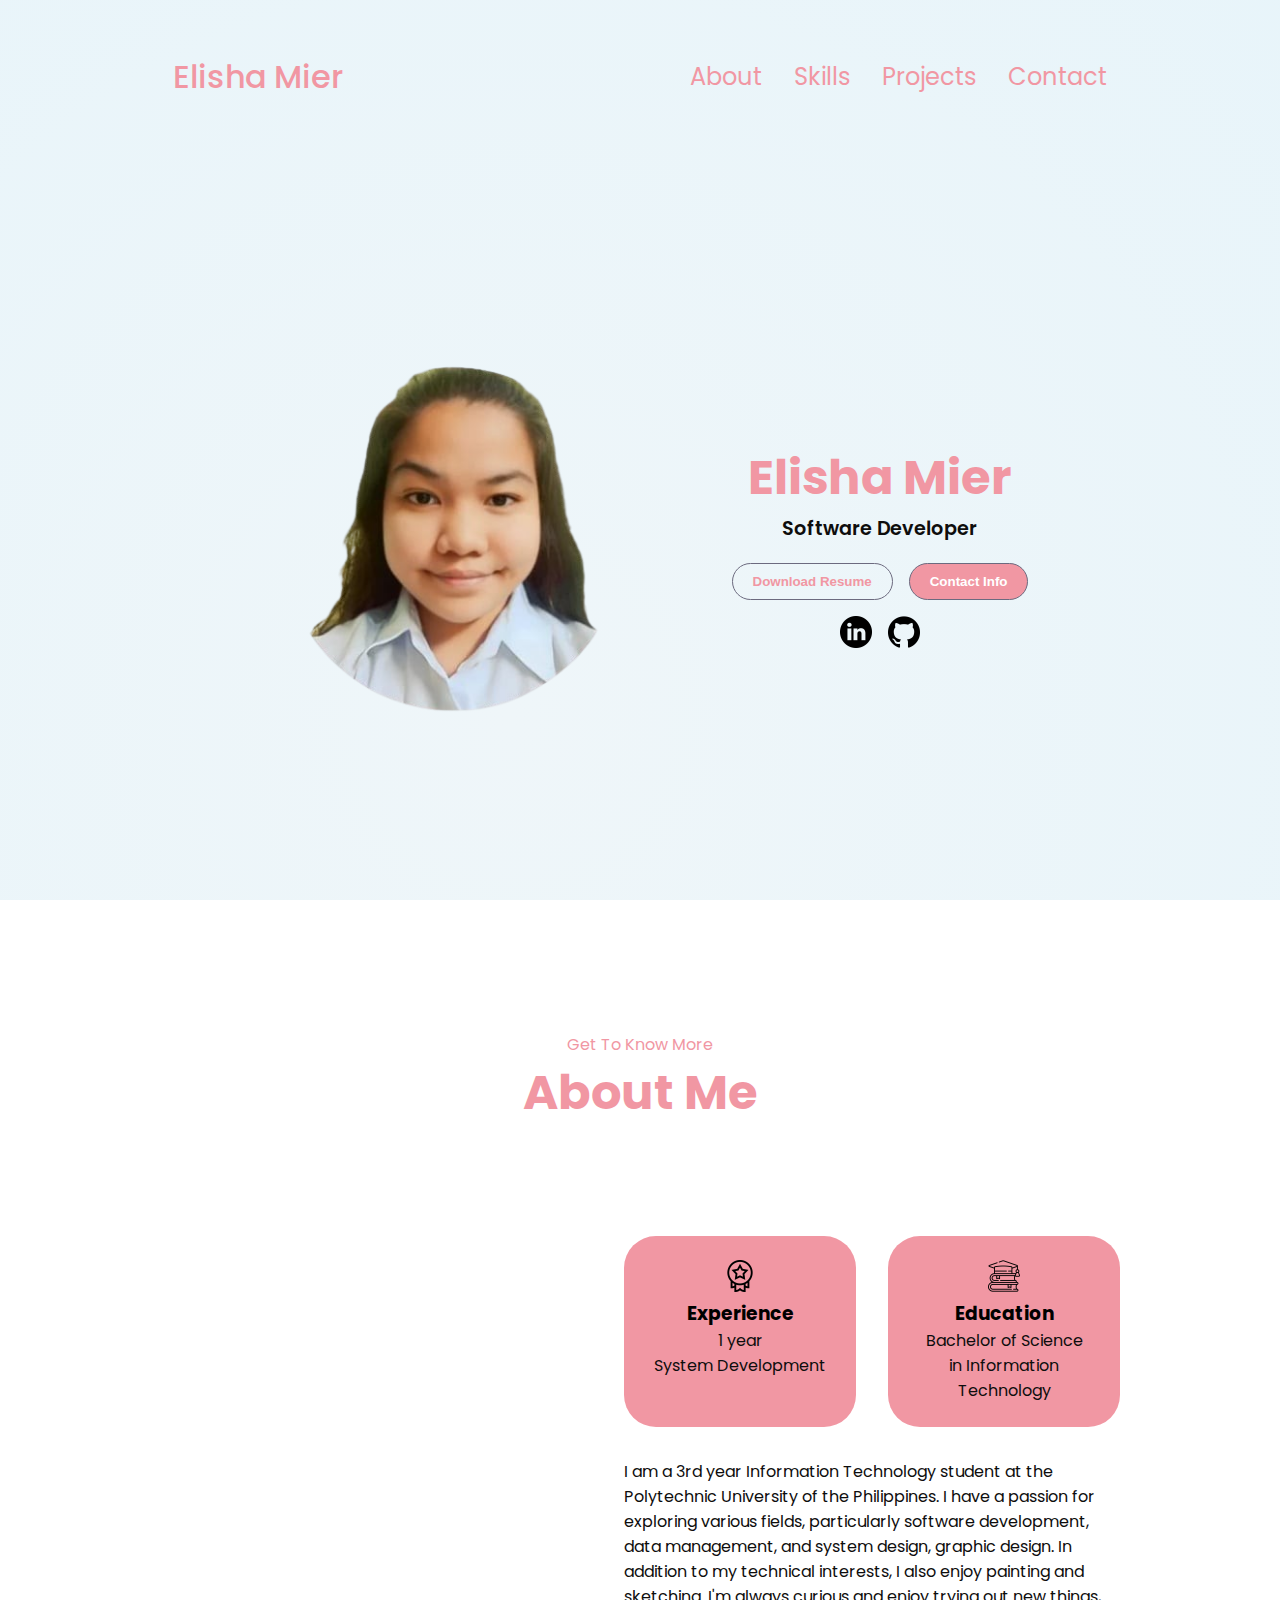
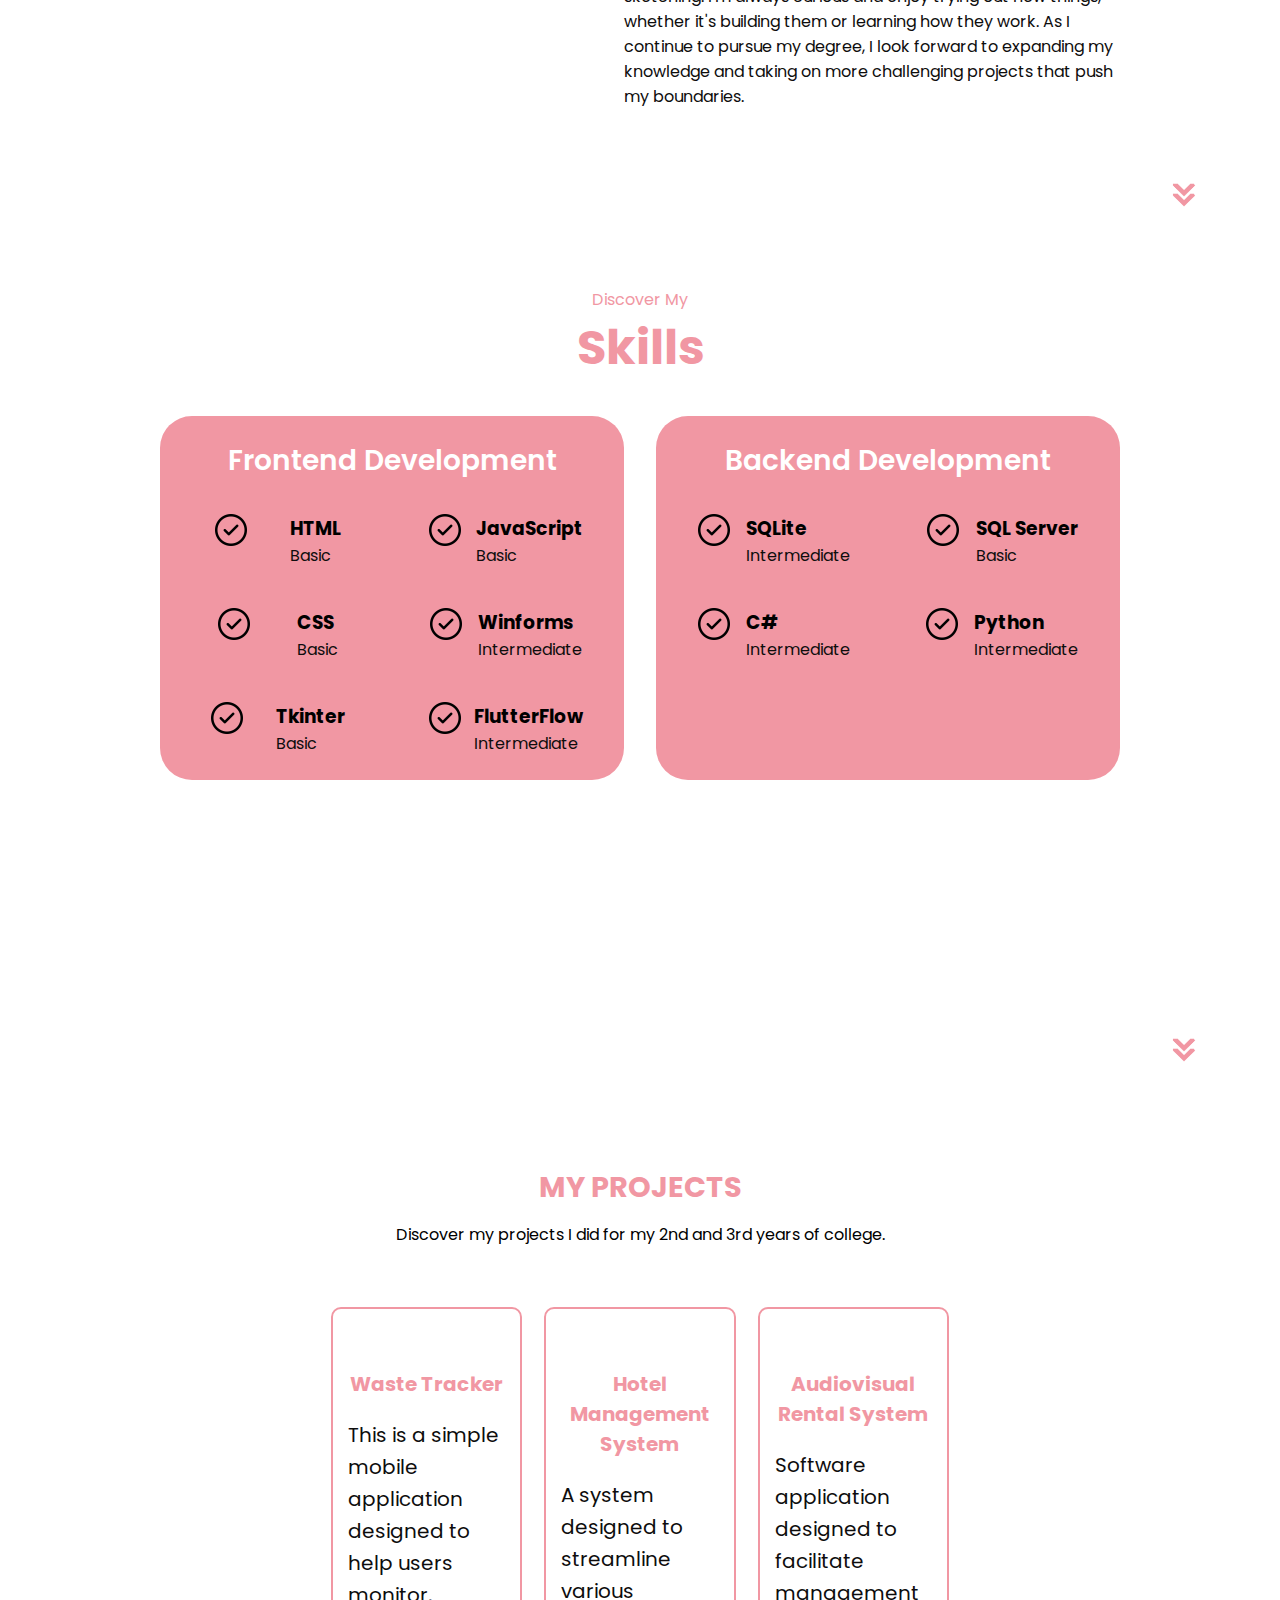
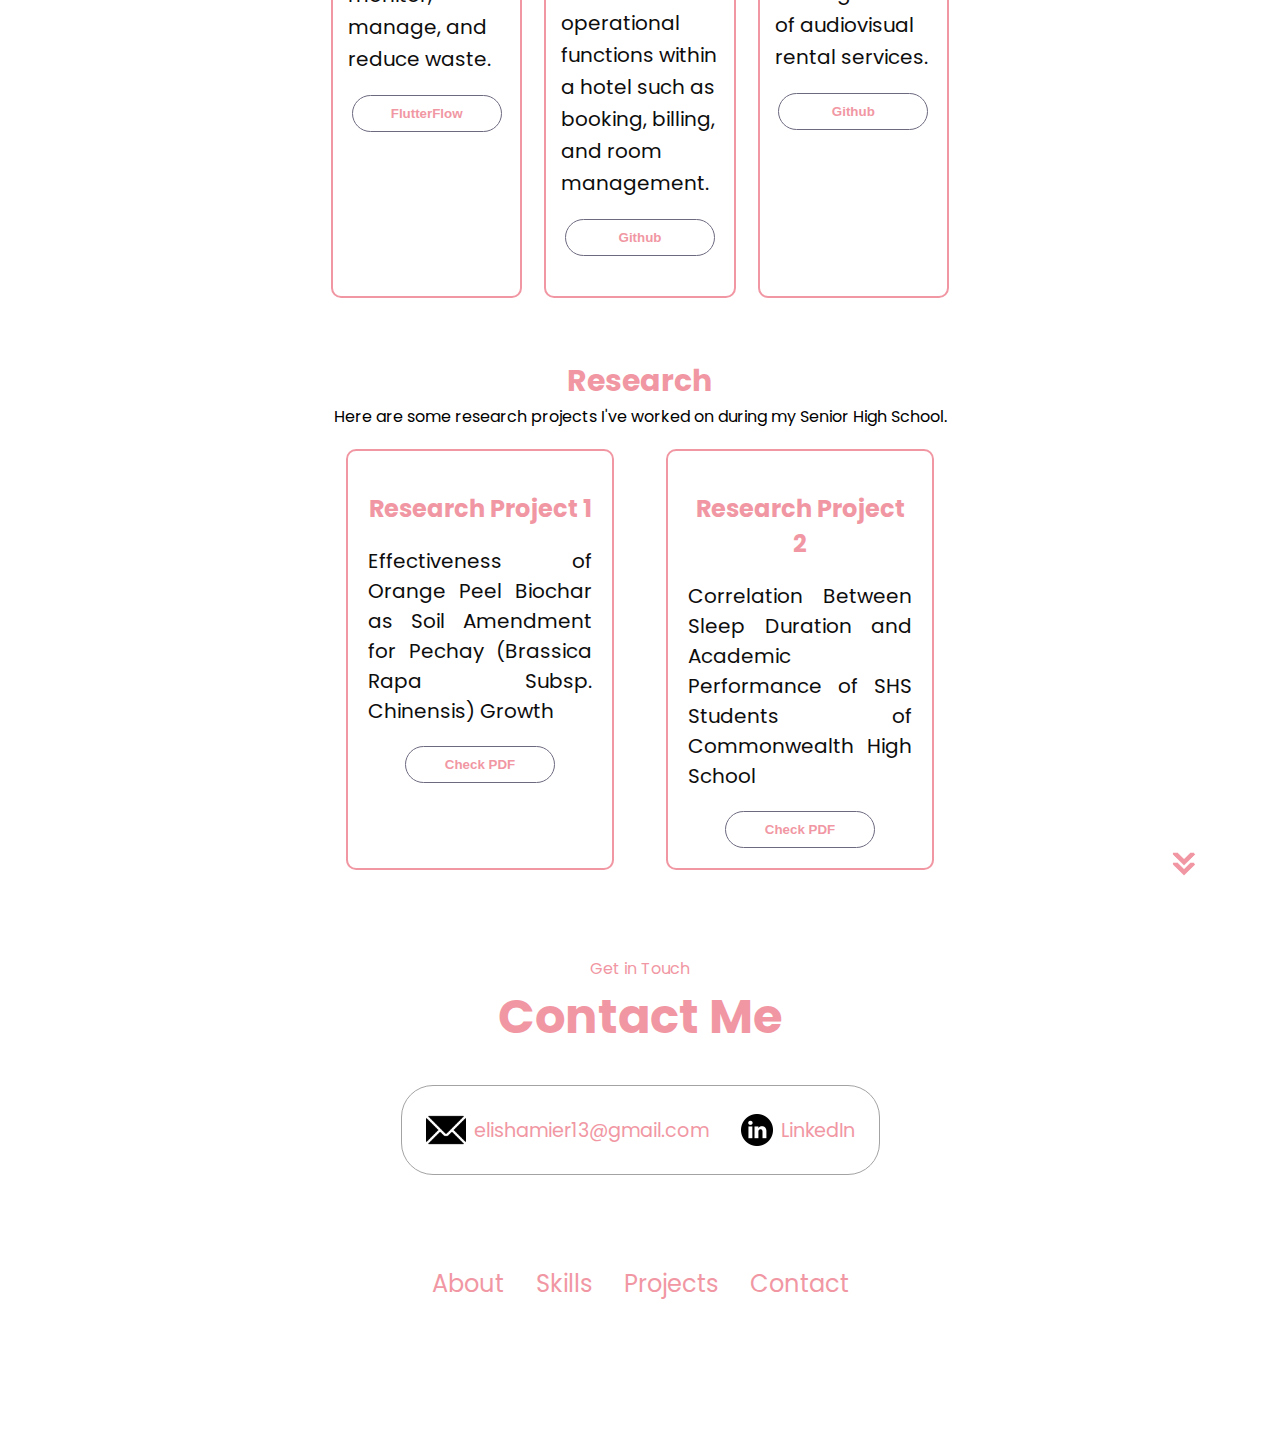
==== index.html @ 713d521d "Partially done" ====
<!DOCTYPE html>
<html lang="en">
  <head>
    <meta charset="UTF-8" />
    <meta http-equiv="X-UA-Compatible" content="IE=edge" />
    <meta name="viewport" content="width=device-width, initial-scale=1.0" />
    <title>My Website Resume</title>
    <link rel="stylesheet" href="style.css" />
    <link rel="stylesheet" href="mediaqueries.css" />
  </head>
  <body>

    <!-------------------------- Header Area -------------------------->

    <!-- Desktop Navigation -->  
    <nav id="desktop-nav">
      <div class="logo">Elisha Mier</div>
      <div>
        <ul class="nav-links">
          <li><a href="#about">About</a></li>
          <li><a href="#skills">Skills</a></li>
          <li><a href="#projects">Projects</a></li>
          <li><a href="#contact">Contact</a></li>
        </ul>
      </div>
    </nav>
    <!-- Mobile Navigation --> 
    <nav id="hamburger-nav">
      <div class="logo">Elisha Mier</div>
      <div class="hamburger-menu">
        <div class="hamburger-icon" onclick="toggleMenu()">
          <span></span>
          <span></span>
          <span></span>
        </div>
        <div class="menu-links">
          <li><a href="#about" onclick="toggleMenu()">About</a></li>
          <li><a href="#skills" onclick="toggleMenu()">Skills</a></li>
          <li><a href="#projects" onclick="toggleMenu()">Projects</a></li>
          <li><a href="#contact" onclick="toggleMenu()">Contact</a></li>
        </div>
      </div>
    </nav>
    
    <!-------------------------- Profile -------------------------->
    <section id="profile">
      <div class="section__pic-container">
        <img src="./assets/picture_no_bg.png" alt="Elisha Mier profile picture" />
      </div>
      <div class="section__text">
        <h1 class="title">Elisha Mier</h1>
        <p class="section__text__p2">Software Developer</p>
        <div class="btn-container">
          <button
            class="btn btn-color-2"
            onclick="window.open('./assets/Resume3.pdf')"
          >
            Download Resume
          </button>
          <button class="btn btn-color-1" onclick="location.href='./#contact'">
            Contact Info
          </button>
        </div>
        <div id="socials-container">
          <img
            src="./assets/linkedin.png"
            alt="My LinkedIn profile"
            class="icon"
            onclick="location.href='https://www.linkedin.com/in/elisha-mier-520305327/'"
          />
          <img
            src="./assets/github.png"
            alt="My Github profile"
            class="icon"
            onclick="location.href='https://github.com/Elishareign'"
          />
        </div>
      </div>
    </section>

    <!-------------------------- About Me -------------------------->
    <section id="about">
      <p class="section__text__p1">Get To Know More</p>
      <h1 class="title">About Me</h1>
      <div class="section-container">
        <div class="section__pic-container">
          <img
            src="./assets/pink.jpg"
            alt="Profile picture"
            class="about-pic"
          />
        </div>
        <div class="about-details-container">
          <div class="about-containers">
            <div class="details-container">
              <img
                src="./assets/experience.png"
                alt="Experience icon"
                class="icon"
              />
              <h3>Experience</h3>
              <p>1 year <br />System Development</p>
            </div>
            <div class="details-container">
              <img
                src="./assets/education.png"
                alt="Education icon"
                class="icon"
              />
              <h3>Education</h3>
              <p>Bachelor of Science<br />in Information Technology</p>
            </div>
          </div>
          <div class="text-container">
            <p>
                I am a 3rd year Information Technology student at the Polytechnic University of the Philippines. 
                I have a passion for exploring various fields, particularly software development, data management, and
                system design, graphic design. In addition to my technical interests, I also enjoy painting and sketching.
                I'm always curious and enjoy trying out new things, whether it's building 
                them or learning how they work. As I continue to pursue my degree, I look forward to 
                expanding my knowledge and taking on more challenging projects that push my boundaries. 
            </p>
          </div>
        </div>
      </div>
      <img
        src="./assets/arrow_pink.png"
        alt="Arrow icon"
        class="icon arrow"
        onclick="location.href='./#skills'"
      />
    </section>

    <!-------------------------- Skills -------------------------->
    <section id="skills">
      <p class="section__text__p1">Discover My</p>
      <h1 class="title">Skills</h1>
      <div class="skills-details-container">
        <div class="about-containers">
          <div class="details-container">
            <h2 class="skills-sub-title">Frontend Development</h2>
            <div class="article-container">
              <article>
                <img
                  src="./assets/checkmark.png"
                  alt="Skills icon"
                  class="icon"
                />
                <div>
                  <h3>HTML</h3>
                  <p>Basic</p>
                </div>
              </article>
              <article>
                <img
                  src="./assets/checkmark.png"
                  alt="Experience icon"
                  class="icon"
                />
                <div>
                  <h3>JavaScript</h3>
                  <p>Basic</p>
                </div>
              </article>
              <article>
                <img
                  src="./assets/checkmark.png"
                  alt="Experience icon"
                  class="icon"
                />
                <div>
                  <h3>CSS</h3>
                  <p>Basic</p>
                </div>
              </article>
              <article>
                <img
                  src="./assets/checkmark.png"
                  alt="Experience icon"
                  class="icon"
                />
                <div>
                  <h3>Winforms</h3>
                  <p>Intermediate</p>
                </div>
              </article>
              <article>
                <img
                  src="./assets/checkmark.png"
                  alt="Experience icon"
                  class="icon"
                />
                <div>
                  <h3>Tkinter</h3>
                  <p>Basic</p>
                </div>
              </article>
              <article>
                <img
                  src="./assets/checkmark.png"
                  alt="Experience icon"
                  class="icon"
                />
                <div>
                  <h3>FlutterFlow</h3>
                  <p>Intermediate</p>
                </div>
              </article>
            </div>
          </div>
          <div class="details-container">
            <h2 class="skills-sub-title">Backend Development</h2>
            <div class="article-container">
              <article>
                <img
                  src="./assets/checkmark.png"
                  alt="Experience icon"
                  class="icon"
                />
                <div>
                  <h3>SQLite</h3>
                  <p>Intermediate</p>
                </div>
              </article>
              <article>
                <img
                  src="./assets/checkmark.png"
                  alt="Experience icon"
                  class="icon"
                />
                <div>
                  <h3>SQL Server</h3>
                  <p>Basic</p>
                </div>
              </article>
              <article>
                <img
                  src="./assets/checkmark.png"
                  alt="Experience icon"
                  class="icon"
                />
                <div>
                  <h3>C#</h3>
                  <p>Intermediate</p>
                </div>
              </article>
              <article>
                <img
                  src="./assets/checkmark.png"
                  alt="Experience icon"
                  class="icon"
                />
                <div>
                  <h3>Python</h3>
                  <p>Intermediate</p>
                </div>
              </article>
            </div>
          </div>
        </div>
      </div>
      <img
        src="./assets/arrow_pink.png"
        alt="Arrow icon"
        class="icon arrow"
        onclick="location.href='./#projects'"
      />
    </section>

  <!-------------------------- Projects -------------------------->

    <section id="projects">
      <section class="project-content">
          <div class="container">
              <div class="project-title">
                  <h4>My Projects</h4>
                  <p>Discover my projects I did for my 2nd and 3rd years of college.</p>
              </div>
              <div class="projects">
                  <!-- 1st Project -->  
                  <div class="project">
                      <i class="fa fa-coffee"></i>
                      <h4>Waste Tracker</h4>
                      <p>This is a simple mobile application designed to help users monitor, manage, and reduce waste.</p>
                      <div class="btn-container">
                          <button class="btn btn-color-2" onclick="location.href='https://app.flutterflow.io/project/waste-track-usw3vd'">FlutterFlow</button>
                      </div>
                  </div>
                  <!-- 2nd Project -->
                  <div class="project">
                      <i class="fa fa-car"></i>
                      <h4>Hotel Management System</h4>
                      <p>A system designed to streamline various operational functions within a hotel such as booking, billing, and room management.</p>
                      <div class="btn-container">
                          <button class="btn btn-color-2" onclick="location.href='https://github.com/Elishareign/Hotel_Management_System'">Github</button>
                      </div> 
                  </div>
                  <!-- 3rd Project -->
                  <div class="project">
                      <i class="fa fa-desktop"></i>
                      <h4>Audiovisual Rental System</h4>
                      <p>Software application designed to facilitate management of audiovisual rental services.</p>
                      <div class="btn-container">
                          <button class="btn btn-color-2" onclick="location.href='https://github.com/Elishareign/AudioVisualRentalSystem'">Github</button>
                      </div>
                  </div>
              </div>
  
  <!-------------------------- Research -------------------------->
              <div class="research-title">
                  <h4>Research</h4>
                  <p>Here are some research projects I've worked on during my Senior High School.</p>
              </div>
              <div class="research">
                  <!-- 1st Research Container -->
                  <div class="research-item">
                      <h4>Research Project 1</h4>
                      <p>Effectiveness of Orange Peel Biochar as Soil Amendment 
                        for Pechay (Brassica Rapa Subsp. Chinensis) Growth</p>
                      <div class="btn-container">
                          <button class="btn btn-color-2" onclick="window.open('./assets/Resarch1.pdf')">Check PDF</button>
                      </div>
                  </div>
                  <!-- 2nd Research Container -->
                  <div class="research-item">
                      <h4>Research Project 2</h4>
                      <p>Correlation Between Sleep Duration and Academic Performance of 
                        SHS Students of Commonwealth High School</p>
                      <div class="btn-container">
                          <button class="btn btn-color-2"  onclick="window.open('./assets/Research2.pdf')">Check PDF</button>
                      </div>
                  </div>   
              </div>
  
              <img
                  src="./assets/arrow_pink.png"
                  alt="Arrow icon"
                  class="icon arrow"
                  onclick="location.href='./#contact'"
              />
          </div>
      </section>
  </section>


    <!-------------------------- Contact -------------------------->
    <section id="contact">
      <p class="section__text__p1">Get in Touch</p>
      <h1 class="title">Contact Me</h1>
      <div class="contact-info-upper-container">
        <div class="contact-info-container">
          <img
            src="./assets/email.png"
            alt="Email icon"
            class="icon contact-icon email-icon"
          />
          <p><a>elishamier13@gmail.com</a></p>
        </div>
        <div class="contact-info-container">
          <img
            src="./assets/linkedin.png"
            alt="LinkedIn icon"
            class="icon contact-icon"
          />
          <p><a href="https://www.linkedin.com/in/elisha-mier-520305327/">LinkedIn</a></p>
        </div>
      </div>
    </section>
    <footer>
      <nav>
        <div class="nav-links-container">
          <ul class="nav-links">
            <li><a href="#about">About</a></li>
            <li><a href="#skills">Skills</a></li>
            <li><a href="#projects">Projects</a></li>
            <li><a href="#contact">Contact</a></li>
          </ul>
        </div>
      </nav>
    </footer>
    <script src="script.js"></script>
  </body>
</html>
---- style.css ----
/*-------------------- General ----------------------*/

@import url("https://fonts.googleapis.com/css2?family=Poppins:ital,wght@0,100;0,200;0,300;0,400;0,500;0,600;0,700;0,800;0,900;1,100;1,200;1,300;1,400;1,500;1,600;1,700;1,800;1,900&display=swap");

/*-- Browser Margin --*/
* {
  margin: 0;
  padding: 0;
}

/*---------------------------Body---------------------------*/

body {
  font-family: "Poppins", sans-serif;
  margin: auto;
  overflow: auto;
  background: radial-gradient(circle at 10% 20%, rgb(239, 246, 249) 0%, rgb(206, 239, 253) 90%);
  animation: gradient 15s ease infinite;
  background-size: 400% 400%;
  background-attachment: fixed;
}

/*-- Background Animation --*/
@keyframes gradient {
  0% {
      background-position: 0% 0%;
  }
  50% {
      background-position: 100% 100%;
  }
  100% {
      background-position: 0% 0%;
  }
}

.wave {
  background: rgb(255 255 255 / 25%);
  border-radius: 1000% 1000% 0 0;
  position: fixed;
  width: 200%;
  height: 12em;
  animation: wave 10s -3s linear infinite;
  transform: translate3d(0, 0, 0);
  opacity: 0.8;
  bottom: 0;
  left: 0;
  z-index: -1;
}

.wave:nth-of-type(2) {
  bottom: -1.25em;
  animation: wave 18s linear reverse infinite;
  opacity: 0.8;
}

.wave:nth-of-type(3) {
  bottom: -2.5em;
  animation: wave 20s -1s reverse infinite;
  opacity: 0.9;
}

@keyframes wave {
  2% {
      transform: translateX(1);
  }

  25% {
      transform: translateX(-25%);
  }

  50% {
      transform: translateX(-50%);
  }

  75% {
      transform: translateX(-25%);
  }

  100% {
      transform: translateX(1);
  }
}

/*-- Scroll --*/
html {
  scroll-behavior: smooth;
}

p {
  color: rgb(14, 13, 13);
}

/*-- Transition --*/
a,
.btn {
  transition: all 300ms ease;
}

/*---------------------------Desktop Navigation---------------------------*/

nav,
.nav-links {
  display: flex;
}

nav {
  justify-content: space-around;
  align-items: center;
  height: 17vh;
}

.nav-links {
  gap: 2rem;
  list-style: none;
  font-size: 1.5rem;
}

a {
  color: rgb(241, 151, 163);
  text-decoration: none;
  text-decoration-color: rgb(108, 106, 127);
}

a:hover {
  color: rgb(108, 106, 127);
  text-decoration: underline;
  text-underline-offset: 1rem;
  text-decoration-color: rgb(108, 106, 127);
}

.logo {
  color: rgb(241, 151, 163);;
  font-size: 2rem;
  font-weight: 500;
}

.logo:hover {
  cursor: default;
}

/*---------------------------Mobile Menu---------------------------*/

#hamburger-nav {
  display: none; 
}

.hamburger-menu {
  position: relative;
  display: inline-block;
}

.hamburger-icon {
  display: flex;
  flex-direction: column;
  justify-content: space-between;
  height: 24px;
  width: 30px;
  cursor: pointer;
}

.hamburger-icon span {
  width: 100%;
  height: 2px;
  background-color: rgb(108, 106, 127);
  transition: all 0.3s ease-in-out; 
}

.menu-links {
  position: absolute;
  top: 100%;
  right: 0;
  background-color: rgb(255, 255, 255);
  width: fit-content;
  max-height: 0;
  overflow: hidden;
  transition: all 0.3s ease-in-out; 
}

.menu-links a {
  display: block;
  padding: 10px;
  text-align: center;
  font-size: 1.5rem;
  color: rgb(241, 151, 163);
  text-decoration: none;
  transition: all 0.3s ease-in-out; 
}

.menu-links li {
  list-style: none;
}

.menu-links.open {
  max-height: 300px;
}

.hamburger-icon.open span:first-child {
  transform: rotate(45deg) translate(10px, 5px);
}

.hamburger-icon.open span:nth-child(2) {
  opacity: 0;
}

.hamburger-icon.open span:last-child {
  transform: rotate(-45deg) translate(10px, -5px);
}


/*--------------------------- Sections ---------------------------*/

section {
  padding-top: 4vh;
  height: 95vh;
  margin: 0 10rem;
  box-sizing: border-box;
  min-height: fit-content;
}

.section-container {
  display: flex;
}

/*--------------------------- Profile Section ---------------------------*/

#profile {
  display: flex;
  justify-content: center;
  gap: 5rem;
  height: 80vh;
}

.section__pic-container {
  display: flex;
  height: 200px;
  width: 200px;
  margin: auto 0;
}

.section__text {
  align-self: center;
  text-align: center;
}

.section__text p {
  font-weight: 600;
}

.section__text__p1 {
  color: rgb(241, 151, 163);
  text-align: center;
}

.section__text__p2 {
  font-size: 1.2rem;
  margin-bottom: 1rem;
}

.title {
  color: rgb(241, 151, 163);
  font-size: 3rem;
  text-align: center;
}

#socials-container {
  display: flex;
  justify-content: center;
  margin-top: 1rem;
  gap: 1rem;
}

/*--------------------------- Icons ---------------------------*/

.icon {
  cursor: pointer;
  height: 2rem;
}

/*--------------------------- Buttons ---------------------------*/

.btn-container {
  display: flex;
  justify-content: center;
  gap: 1rem;
  text-align: center; 
  margin-top: 20px; 
}

/*---------------- Button Styling ----------------*/

.btn {
  display: inline-block; 
  font-weight: 600; 
  padding: 10px 20px; 
  border-radius: 30px; 
  border: 2px solid rgb(241, 151, 163); 
  background-color: transparent; 
  color: rgb(241, 151, 163); 
  transition: all 0.3s ease; 
  cursor: pointer; 
}

.btn-color-1,
.btn-color-2 {
  border: rgb(108, 106, 127) 0.1rem solid;
}

.btn-color-1:hover,
.btn-color-2:hover {
  cursor: pointer;
}

.btn-color-1,
.btn-color-2:hover {
  background: rgb(241, 151, 163);
  color: white;
}

.btn-color-1:hover {
  background: rgb(238,191,209);
}

.btn-color-2 {
  background: none;
}

.btn-color-2:hover {
  border: rgb(255, 255, 255) 0.1rem solid;
}

.btn-container {
  gap: 1rem;
}

/*--------------------------- About Section ---------------------------*/

#about {
  position: relative;
}

.about-containers {
  gap: 2rem;
  margin-bottom: 2rem;
  margin-top: 2rem;
}

.about-details-container {
  justify-content: center;
  flex-direction: column;
}

.about-containers,
.about-details-container {
  display: flex;
}

.about-pic {
  border-radius: 2rem;
  opacity: 0; 
  transform: scale(0.8); 
  animation: fadeInZoom 0.5s forwards; 
}

@keyframes fadeInZoom {
  0% {
    opacity: 0; 
    transform: scale(0.8); 
  }
  100% {
    opacity: 1; 
    transform: scale(1); 
  }
}

.arrow {
  position: absolute;
  right: -5rem;
  bottom: 2.5rem;
}

.details-container {
  padding: 1.5rem;
  flex: 1;
  background: rgb(241, 151, 163);
  border-radius: 2rem;
  text-align: center;
  transition: background 0.3s ease, transform 0.3s ease;
}

.details-container:hover {
  background: rgb(238,191,209); 
  transform: scale(1.05);
}

.section-container {
  gap: 4rem;
  height: 80%;
}

.section__pic-container {
  height: 400px;
  width: 400px;
  margin: auto 0;
}

/*--------------------------- Skills Section -----------------------*/

#skills {
  position: relative;
}

.skills-sub-title {
  color: rgb(255, 255, 255);
  font-weight: 600;
  font-size: 1.75rem;
  margin-bottom: 2rem;
}

.skills-details-container {
  display: flex;
  justify-content: center;
  flex-direction: column;
}

.article-container {
  display: flex;
  text-align: initial;
  flex-wrap: wrap;
  flex-direction: row;
  gap: 2.5rem;
  justify-content: space-around;
}

article {
  display: flex;
  width: 10rem;
  justify-content: space-around;
  gap: 0.5rem;
}

article .icon {
  cursor: default;
}


/*--------------------------- Projects ---------------------------*/
#projects {
  position: relative;
}

.project-content {
  padding: 30px 0;
}

.project-title {
  margin-bottom: 60px;
  text-align: center;
}

.project-title h4 {
  text-transform: uppercase;
  font-size: 1.80rem;
  line-height: 30px;
  color: rgb(241, 151, 163);
  margin-bottom: 20px;
}

.project-title p {
  color: #000000;
  font-size: 1rem;
}

.projects {
  display: flex;
  justify-content: space-around; 
  flex-wrap: wrap; 
}

.project {
  padding: 40px 15px; 
  color: rgb(241, 151, 163);
  border: 2px solid rgb(241, 151, 163);
  border-radius: 10px;
  width: calc(33% - 20px); 
  text-align: center;
  margin-bottom: 20px; 
  box-sizing: border-box; 
  transition: all 0.3s ease-in-out; 
}

.project:hover {
  background-color: rgb(238,191,209); 
  color: white; 
  border-color: transparent; 
  box-shadow: 0 10px 20px rgba(0, 0, 0, 0.15); 
}

.project h4 {
  font-size: 1.25rem;
  margin: 20px 0;
}

.project p {
  text-align: left;
  font-size: 1.25rem; 
  line-height: 1.6; 
}

.project .btn, .research-item .btn {
  min-width: 150px; 
  text-align: center; 
}


/*--------------------------- Research ---------------------------*/
.research-title {
  margin: 40px 0 20px;
  color: rgb(241, 151, 163);
  text-align: center;
  font-size: 30px;
}

.research-title p {
  color: rgb(0, 0, 0);
  text-align: center;
  font-size: 1rem;
}

.research {
  display: flex;
  justify-content: space-around; 
  flex-wrap: wrap; 
}

.research-item {
  padding: 20px; 
  color: rgb(241, 151, 163);
  border: 2px solid rgb(241, 151, 163);
  border-radius: 10px;
  width: calc(45% - 20px); 
  text-align: center;
  margin-bottom: 20px; 
  box-sizing: border-box; 
  transition: all 0.3s ease-in-out; 
}

.research-item:hover {
  background-color: rgb(238,191,209); 
  color: white; 
  border-color: transparent; 
  box-shadow: 0 10px 20px rgba(0, 0, 0, 0.15); 
}

.research-item h4 {
  font-size: 1.50rem;
  margin: 20px 0;
}

.research-item p {
  text-align: justify;
  font-size: 1.25rem;
}


/*--------------------------- Contact ---------------------------*/

#contact {
  display: flex;
  justify-content: center;
  flex-direction: column;
  height: 70vh;
}

.contact-info-upper-container {
  display: flex;
  justify-content: center;
  border-radius: 2rem;
  border: rgb(53, 53, 53) 0.1rem solid;
  border-color: rgb(163, 163, 163);
  background: (250, 250, 250);
  margin: 2rem auto;
  padding: 0.5rem;
}

.contact-info-container {
  display: flex;
  align-items: center;
  justify-content: center;
  gap: 0.5rem;
  margin: 1rem;
}

.contact-info-container p {
  font-size: larger;
}

.contact-icon {
  cursor: default;
}

.email-icon {
  height: 2.5rem;
}

/*--------------------------- Footer Section ---------------------------*/

footer {
  height: 26vh;
  margin: 0 1rem;
}

footer p {
  text-align: center;
}
---- mediaqueries.css ----
@media screen and (max-width: 1400px) {
    #profile {
      height: 83vh;
      margin-bottom: 6rem;
    }
    .about-containers {
      flex-wrap: wrap;
    }
    #contact,
    #projects {
      height: fit-content;
    }
  }
  
  @media screen and (max-width: 1200px) {
    #desktop-nav {
      display: none;
    }
    #hamburger-nav {
      display: flex;
    }
    #experience,
    .experience-details-container {
      margin-top: 2rem;
    }
    #profile,
    .section-container {
      display: block;
    }
    .arrow {
      display: none;
    }
    section,
    .section-container {
      height: fit-content;
    }
    section {
      margin: 0 5%;
    }
    .section__pic-container {
      width: 275px;
      height: 275px;
      margin: 0 auto 2rem;
    }
    .about-containers {
      margin-top: 0;
    }
  }
  
  @media screen and (max-width: 600px) {
    #contact,
    footer {
      height: 40vh;
    }
    #profile {
      height: 83vh;
      margin-bottom: 0;
    }
    article {
      font-size: 1rem;
    }
    footer nav {
      height: fit-content;
      margin-bottom: 2rem;
    }
    .about-containers,
    .contact-info-upper-container,
    .btn-container {
      flex-wrap: wrap;
    }
    .contact-info-container {
      margin: 0;
    }
    .contact-info-container p,
    .nav-links li a {
      font-size: 1rem;
    }
    .experience-sub-title {
      font-size: 1.25rem;
    }
    .logo {
      font-size: 1.5rem;
    }
    .nav-links {
      flex-direction: column;
      gap: 0.5rem;
      text-align: center;
    }
    .section__pic-container {
      width: auto;
      height: 46vw;
      justify-content: center;
    }
    .section__text__p2 {
      font-size: 1.25rem;
    }
    .title {
      font-size: 2rem;
    }
    .text-container {
      text-align: justify;
    }
  }
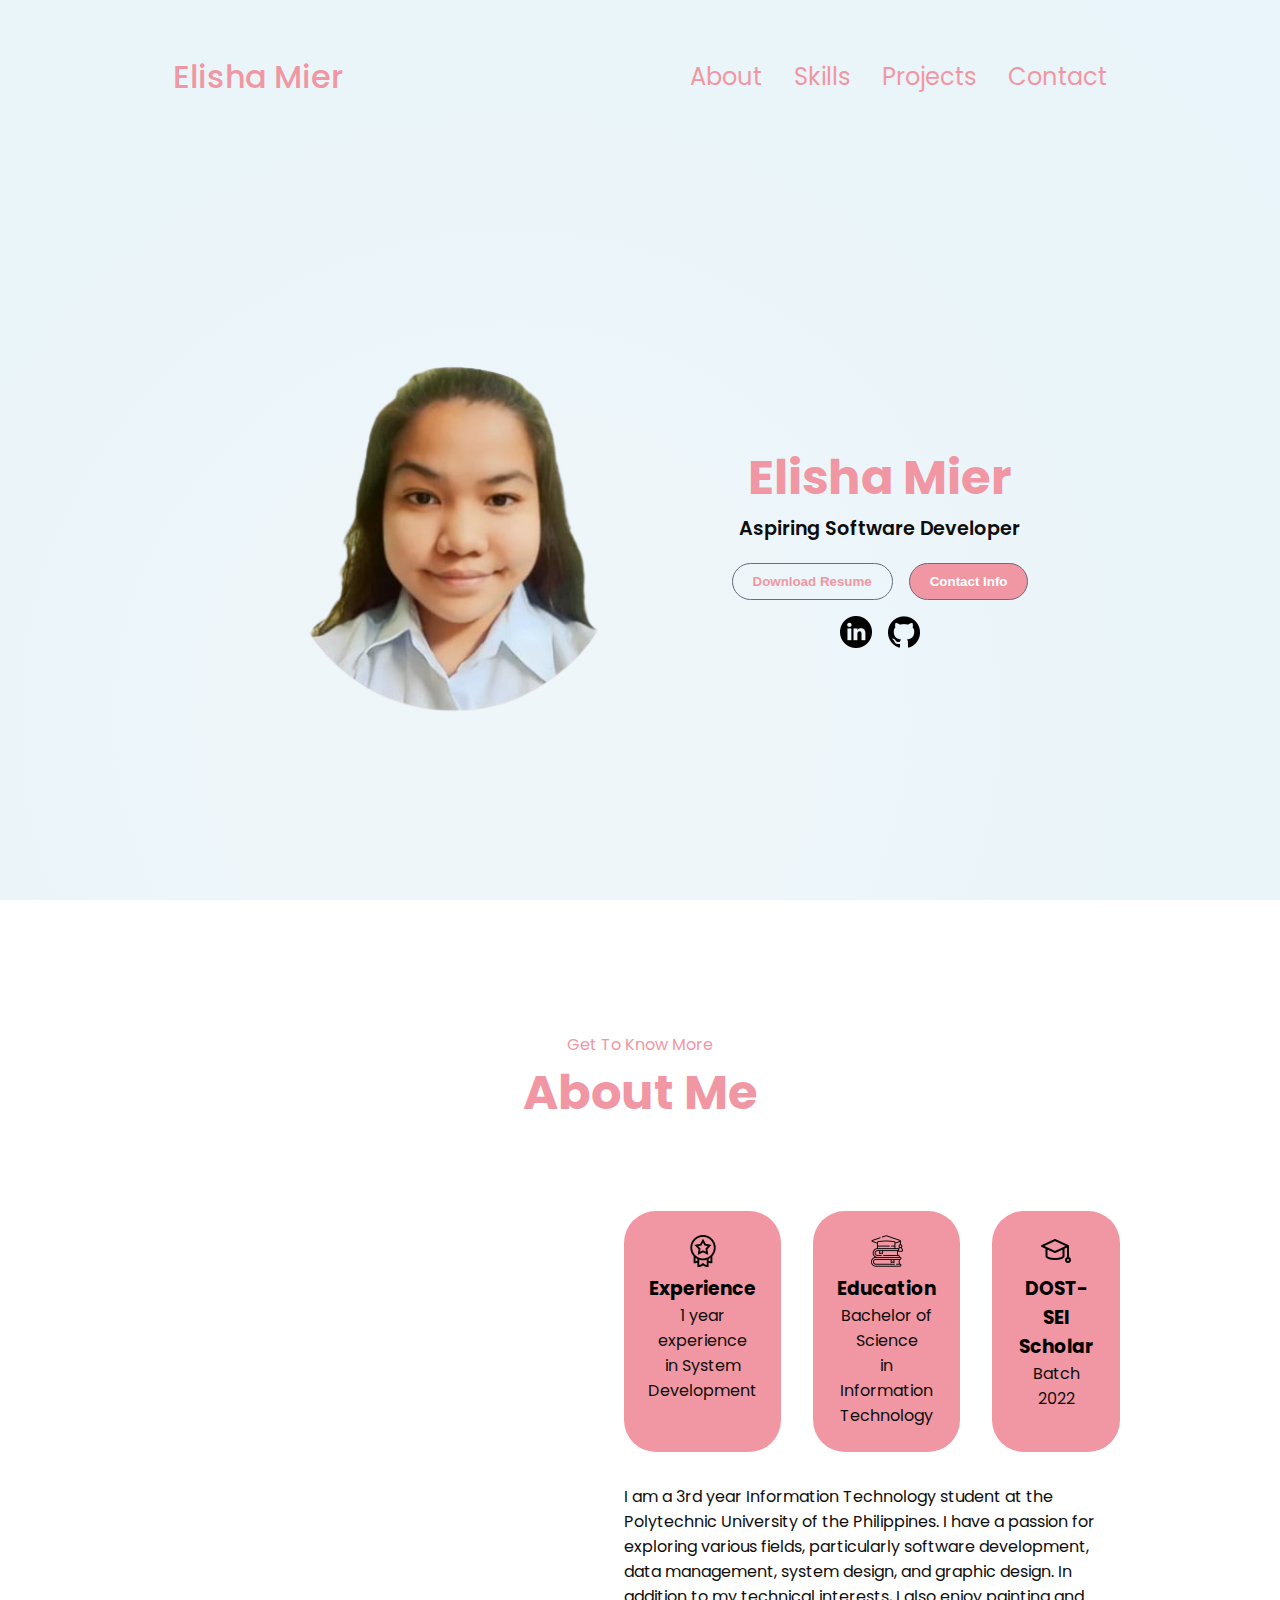
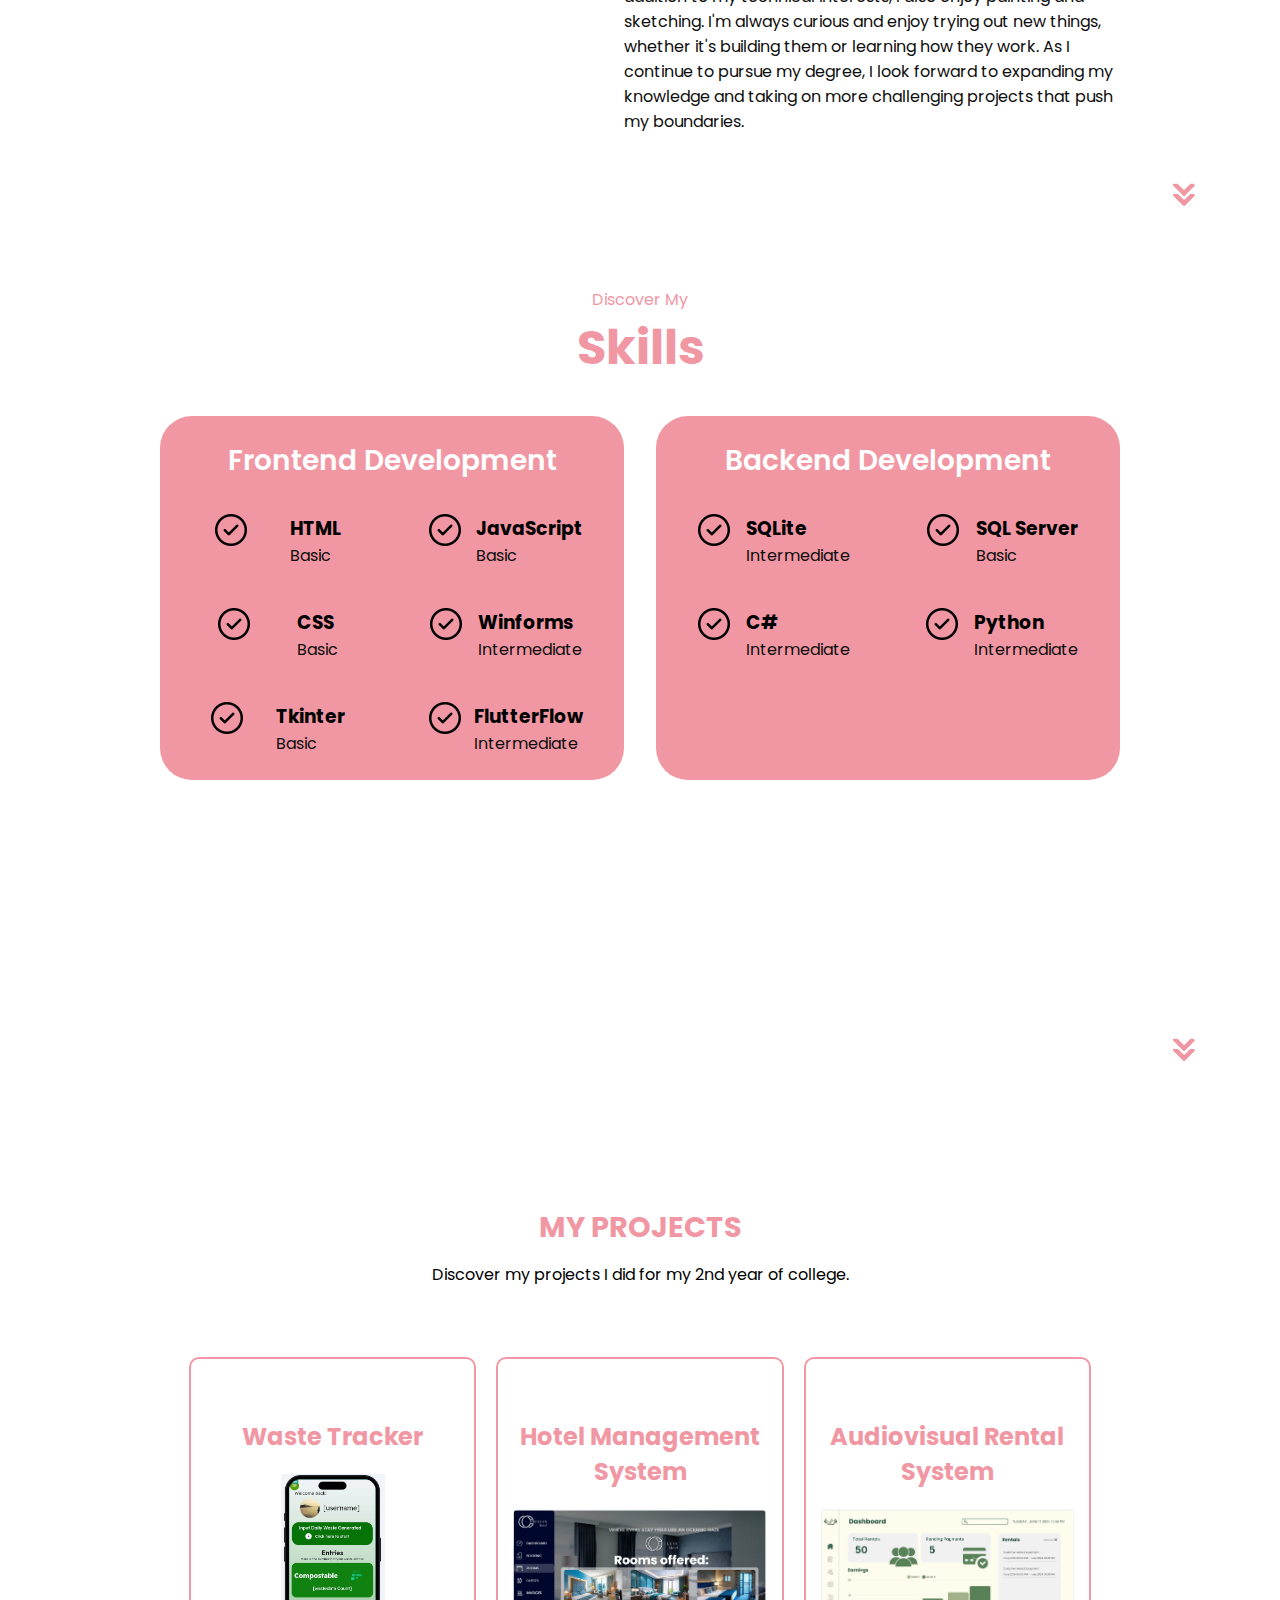
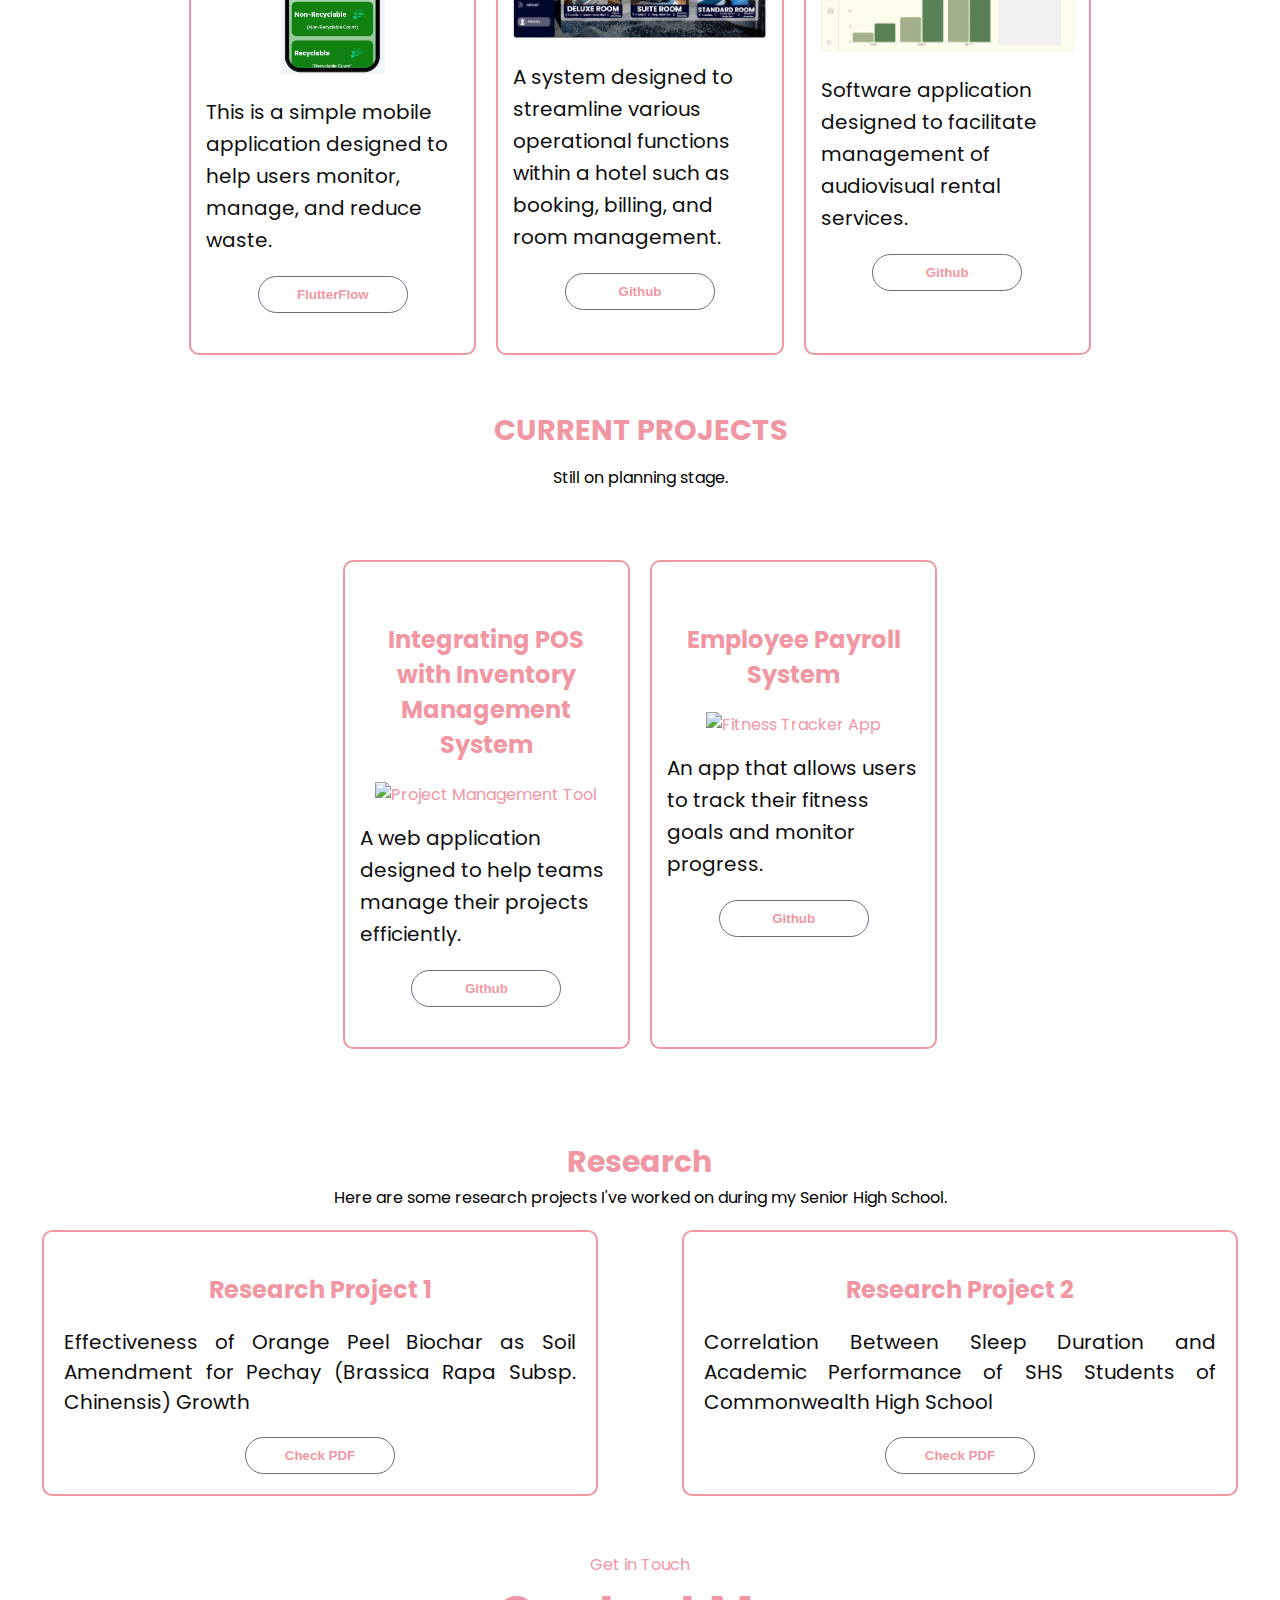
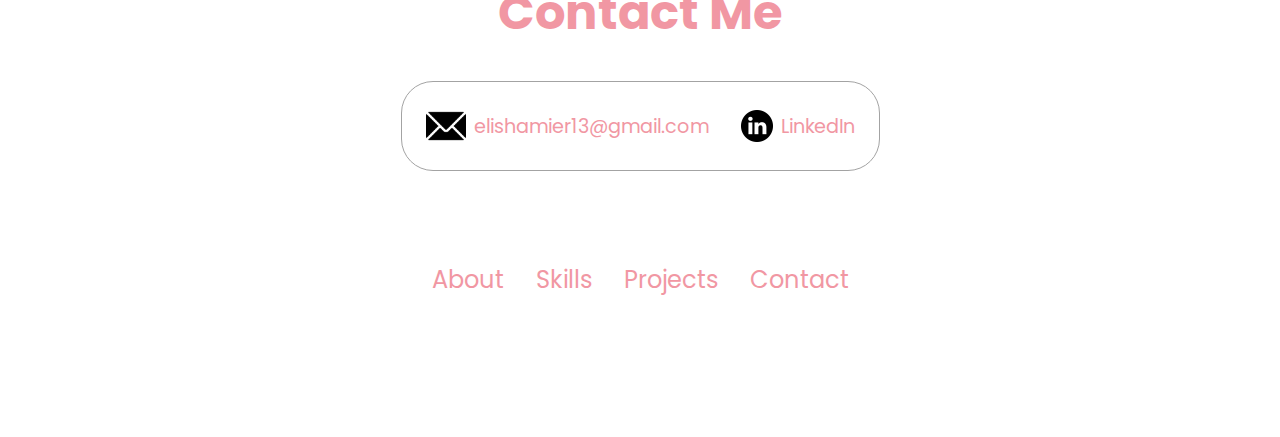
==== commit 87b53c29: "partially done" ====
--- a/index.html
+++ b/index.html
@@ -49,11 +49,11 @@
       </div>
       <div class="section__text">
         <h1 class="title">Elisha Mier</h1>
-        <p class="section__text__p2">Software Developer</p>
+        <p class="section__text__p2">Aspiring Software Developer</p>
         <div class="btn-container">
           <button
             class="btn btn-color-2"
-            onclick="window.open('./assets/Resume3.pdf')"
+            onclick="window.open('./assets/RESUME_MIER.pdf')"
           >
             Download Resume
           </button>
@@ -78,60 +78,52 @@
       </div>
     </section>
 
-    <!-------------------------- About Me -------------------------->
-    <section id="about">
-      <p class="section__text__p1">Get To Know More</p>
-      <h1 class="title">About Me</h1>
-      <div class="section-container">
-        <div class="section__pic-container">
-          <img
-            src="./assets/pink.jpg"
-            alt="Profile picture"
-            class="about-pic"
-          />
-        </div>
-        <div class="about-details-container">
-          <div class="about-containers">
-            <div class="details-container">
-              <img
-                src="./assets/experience.png"
-                alt="Experience icon"
-                class="icon"
-              />
-              <h3>Experience</h3>
-              <p>1 year <br />System Development</p>
-            </div>
-            <div class="details-container">
-              <img
-                src="./assets/education.png"
-                alt="Education icon"
-                class="icon"
-              />
-              <h3>Education</h3>
-              <p>Bachelor of Science<br />in Information Technology</p>
-            </div>
-          </div>
-          <div class="text-container">
-            <p>
-                I am a 3rd year Information Technology student at the Polytechnic University of the Philippines. 
-                I have a passion for exploring various fields, particularly software development, data management, and
-                system design, graphic design. In addition to my technical interests, I also enjoy painting and sketching.
-                I'm always curious and enjoy trying out new things, whether it's building 
-                them or learning how they work. As I continue to pursue my degree, I look forward to 
-                expanding my knowledge and taking on more challenging projects that push my boundaries. 
-            </p>
-          </div>
-        </div>
-      </div>
-      <img
-        src="./assets/arrow_pink.png"
-        alt="Arrow icon"
-        class="icon arrow"
-        onclick="location.href='./#skills'"
-      />
-    </section>
-
-    <!-------------------------- Skills -------------------------->
+  <!-------------------------- About Me -------------------------->
+  <section id="about">
+    <p class="section__text__p1">Get To Know More</p>
+    <h1 class="title">About Me</h1>
+    <div class="section-container">
+      <div class="section__pic-container">
+        <img src="./assets/pink.jpg" alt="Profile picture" class="about-pic" />
+      </div>
+      <div class="about-details-container">
+        <div class="about-containers">
+          <!-- Experience Container -->
+          <div class="details-container">
+            <img src="./assets/experience.png" alt="Experience icon" class="icon" />
+            <h3>Experience</h3>
+            <p>1 year experience <br />in System Development</p>
+          </div>
+          <!-- Education Container -->
+          <div class="details-container">
+            <img src="./assets/education.png" alt="Education icon" class="icon" />
+            <h3>Education</h3>
+            <p>Bachelor of Science<br />in Information Technology</p>
+          </div>
+          <!-- Third Container-->
+          <div class="details-container">
+            <img src="./assets/scholar.png" alt="Scholar Icon" class="icon" />
+            <h3>DOST-SEI Scholar</h3>
+            <p>Batch 2022</p>
+          </div>
+        </div>
+        <div class="text-container">
+          <p>
+            I am a 3rd year Information Technology student at the Polytechnic University of the Philippines. 
+            I have a passion for exploring various fields, particularly software development, data management,
+            system design, and graphic design. In addition to my technical interests, I also enjoy painting and sketching.
+            I'm always curious and enjoy trying out new things, whether it's building 
+            them or learning how they work. As I continue to pursue my degree, I look forward to 
+            expanding my knowledge and taking on more challenging projects that push my boundaries. 
+          </p>
+        </div>
+      </div>
+    </div>
+    <img src="./assets/arrow_pink.png" alt="Arrow icon" class="icon arrow" onclick="location.href='./#skills'" />
+  </section>
+
+
+   <!-------------------------- Skills -------------------------->
     <section id="skills">
       <p class="section__text__p1">Discover My</p>
       <h1 class="title">Skills</h1>
@@ -267,45 +259,87 @@
       />
     </section>
 
-  <!-------------------------- Projects -------------------------->
-
-    <section id="projects">
-      <section class="project-content">
-          <div class="container">
-              <div class="project-title">
-                  <h4>My Projects</h4>
-                  <p>Discover my projects I did for my 2nd and 3rd years of college.</p>
-              </div>
-              <div class="projects">
-                  <!-- 1st Project -->  
-                  <div class="project">
-                      <i class="fa fa-coffee"></i>
-                      <h4>Waste Tracker</h4>
-                      <p>This is a simple mobile application designed to help users monitor, manage, and reduce waste.</p>
-                      <div class="btn-container">
-                          <button class="btn btn-color-2" onclick="location.href='https://app.flutterflow.io/project/waste-track-usw3vd'">FlutterFlow</button>
-                      </div>
-                  </div>
-                  <!-- 2nd Project -->
-                  <div class="project">
-                      <i class="fa fa-car"></i>
-                      <h4>Hotel Management System</h4>
-                      <p>A system designed to streamline various operational functions within a hotel such as booking, billing, and room management.</p>
-                      <div class="btn-container">
-                          <button class="btn btn-color-2" onclick="location.href='https://github.com/Elishareign/Hotel_Management_System'">Github</button>
-                      </div> 
-                  </div>
-                  <!-- 3rd Project -->
-                  <div class="project">
-                      <i class="fa fa-desktop"></i>
-                      <h4>Audiovisual Rental System</h4>
-                      <p>Software application designed to facilitate management of audiovisual rental services.</p>
-                      <div class="btn-container">
-                          <button class="btn btn-color-2" onclick="location.href='https://github.com/Elishareign/AudioVisualRentalSystem'">Github</button>
-                      </div>
-                  </div>
-              </div>
-  
+<!-------------------------- Projects -------------------------->
+<section id="projects">
+  <section class="project-content">
+      <div class="container">
+          <div class="project-title">
+              <h4>My Projects</h4>
+              <p>Discover my projects I did for my 2nd year of college.</p>
+          </div>
+
+          <div class="projects">
+              <!-- 1st Project -->  
+              <div class="project">
+                  <h4>Waste Tracker</h4> 
+                  <div class="project-image">
+                      <img src="./assets/wastetrack.jpg" alt="Waste Tracker" class="project-img">
+                  </div>
+                  <i class="fa fa-coffee"></i>
+                  <p>This is a simple mobile application designed to help users monitor, manage, and reduce waste.</p>
+                  <div class="btn-container">
+                      <button class="btn btn-color-2" onclick="location.href='https://app.flutterflow.io/project/waste-track-usw3vd'">FlutterFlow</button>
+                  </div>
+              </div>
+              <!-- 2nd Project -->
+              <div class="project">
+                  <h4>Hotel Management System</h4> 
+                  <div class="project-image">
+                      <img src="./assets/HotelSystem.jpg" alt="Hotel Management System" class="project-img">
+                  </div>
+                  <i class="fa fa-car"></i>
+                  <p>A system designed to streamline various operational functions within a hotel such as booking, billing, and room management.</p>
+                  <div class="btn-container">
+                      <button class="btn btn-color-2" onclick="location.href='https://github.com/Elishareign/Hotel_Management_System'">Github</button>
+                  </div>
+              </div>
+              <!-- 3rd Project -->
+              <div class="project">
+                  <h4>Audiovisual Rental System</h4> 
+                  <div class="project-image">
+                      <img src="./assets/RentalSystem.jpg" alt="Audiovisual Rental System" class="project-img">
+                  </div>
+                  <i class="fa fa-desktop"></i>
+                  <p>Software application designed to facilitate management of audiovisual rental services.</p>
+                  <div class="btn-container">
+                      <button class="btn btn-color-2" onclick="location.href='https://github.com/Elishareign/AudioVisualRentalSystem'">Github</button>
+                  </div>
+              </div>
+          </div>
+
+          <!-- Current Projects Section -->
+          <div class="project-title">
+              <h4>Current Projects</h4>
+              <p>Still on planning stage.</p> 
+          </div>
+          <div class="projects"> 
+              <div class="project"> 
+                  <h4>Integrating POS with Inventory Management System</h4>
+                  <div class="project-image">
+                      <img src="./assets/project_management_tool.jpg" alt="Project Management Tool" class="project-img">
+                  </div>
+                  <i class="fa fa-tasks"></i>
+                  <p>A web application designed to help teams manage their projects efficiently.</p>
+                  <div class="btn-container">
+                      <button class="btn btn-color-2" onclick="location.href='https://github.com/yourusername/project_management_tool'">Github</button>
+                  </div>
+              </div>
+              <div class="project"> 
+                  <h4>Employee Payroll System</h4>
+                  <div class="project-image">
+                      <img src="./assets/fitness_tracker_app.jpg" alt="Fitness Tracker App" class="project-img">
+                  </div>
+                  <i class="fa fa-dumbbell"></i>
+                  <p>An app that allows users to track their fitness goals and monitor progress.</p>
+                  <div class="btn-container">
+                      <button class="btn btn-color-2" onclick="location.href='https://github.com/yourusername/fitness_tracker_app'">Github</button>
+                  </div>
+              </div>
+          </div>
+      </div>
+  </section>
+</section>
+   
   <!-------------------------- Research -------------------------->
               <div class="research-title">
                   <h4>Research</h4>
@@ -341,7 +375,6 @@
           </div>
       </section>
   </section>
-
 
     <!-------------------------- Contact -------------------------->
     <section id="contact">
@@ -378,6 +411,13 @@
         </div>
       </nav>
     </footer>
+    <img 
+    id="scrollToTopButton" 
+    class="scroll-to-top" 
+    src="./assets/up-arrow.png" 
+    alt="Scroll to Top" 
+    style="display: none; cursor: pointer;" 
+    />
     <script src="script.js"></script>
   </body>
 </html>--- a/style.css
+++ b/style.css
@@ -115,6 +115,8 @@
   font-size: 1.5rem;
 }
 
+
+
 a {
   color: rgb(241, 151, 163);
   text-decoration: none;
@@ -446,6 +448,8 @@
 /*--------------------------- Projects ---------------------------*/
 #projects {
   position: relative;
+  max-width: 1400px; 
+  margin: 0 auto; 
 }
 
 .project-content {
@@ -454,6 +458,7 @@
 
 .project-title {
   margin-bottom: 60px;
+  margin-top: 40px;
   text-align: center;
 }
 
@@ -472,8 +477,8 @@
 
 .projects {
   display: flex;
-  justify-content: space-around; 
-  flex-wrap: wrap; 
+  justify-content: center;
+  flex-wrap: wrap;
 }
 
 .project {
@@ -481,29 +486,45 @@
   color: rgb(241, 151, 163);
   border: 2px solid rgb(241, 151, 163);
   border-radius: 10px;
-  width: calc(33% - 20px); 
-  text-align: center;
+  width: calc(32% - 20px); 
+  text-align: center;
+  margin: 10px;
   margin-bottom: 20px; 
   box-sizing: border-box; 
   transition: all 0.3s ease-in-out; 
 }
+
+.project-image {
+  order: 2; 
+  text-align: center;
+  margin-bottom: 15px;
+}
+
+.project h4 {
+  font-size: 1.50rem;
+  margin: 20px 0;
+  order: 1; 
+}
+
+.project p {
+  text-align: left;
+  font-size: 1.25rem; 
+  line-height: 1.6; 
+}
+
+.project-image img {
+  max-width: 100%;
+  height: auto;
+  object-fit: cover; 
+  max-height: 200px;
+}
+
 
 .project:hover {
   background-color: rgb(238,191,209); 
   color: white; 
   border-color: transparent; 
   box-shadow: 0 10px 20px rgba(0, 0, 0, 0.15); 
-}
-
-.project h4 {
-  font-size: 1.25rem;
-  margin: 20px 0;
-}
-
-.project p {
-  text-align: left;
-  font-size: 1.25rem; 
-  line-height: 1.6; 
 }
 
 .project .btn, .research-item .btn {
@@ -611,4 +632,19 @@
 
 footer p {
   text-align: center;
-}+}
+
+.scroll-to-top {
+  width: 30px; 
+  height: 30px; 
+}
+
+#scrollToTopButton {
+  position: fixed; 
+  bottom: 20px;    
+  left: 20px;      
+  width: 30px;     
+  height: 30px;    
+  display: none;   
+  cursor: pointer; 
+}
--- a/mediaqueries.css
+++ b/mediaqueries.css
@@ -1,103 +1,158 @@
 @media screen and (max-width: 1400px) {
-    #profile {
+  #profile {
       height: 83vh;
       margin-bottom: 6rem;
-    }
-    .about-containers {
+  }
+  .about-containers {
+      display: flex;
       flex-wrap: wrap;
-    }
-    #contact,
-    #projects {
+  }
+  #contact,
+  #projects {
       height: fit-content;
-    }
   }
-  
-  @media screen and (max-width: 1200px) {
-    #desktop-nav {
+}
+
+@media screen and (max-width: 1200px) {
+  #desktop-nav {
       display: none;
-    }
-    #hamburger-nav {
+  }
+  #hamburger-nav {
       display: flex;
-    }
-    #experience,
-    .experience-details-container {
+  }
+  #experience,
+  .experience-details-container {
       margin-top: 2rem;
-    }
-    #profile,
-    .section-container {
+  }
+  #profile,
+  .section-container {
       display: block;
-    }
-    .arrow {
+  }
+  .arrow {
       display: none;
-    }
-    section,
-    .section-container {
+  }
+  section,
+  .section-container {
       height: fit-content;
-    }
-    section {
+  }
+  section {
       margin: 0 5%;
-    }
-    .section__pic-container {
+  }
+  .section__pic-container {
       width: 275px;
       height: 275px;
       margin: 0 auto 2rem;
-    }
-    .about-containers {
+  }
+  .about-containers {
       margin-top: 0;
-    }
   }
-  
-  @media screen and (max-width: 600px) {
-    #contact,
-    footer {
+}
+
+@media screen and (max-width: 600px) {
+  #contact,
+  footer {
       height: 40vh;
-    }
-    #profile {
-      height: 83vh;
+  }
+  #profile {
+      height: auto; 
       margin-bottom: 0;
-    }
-    article {
+  }
+  article {
       font-size: 1rem;
-    }
-    footer nav {
+  }
+  footer nav {
       height: fit-content;
       margin-bottom: 2rem;
-    }
-    .about-containers,
-    .contact-info-upper-container,
-    .btn-container {
+  }
+  .about-containers,
+  .contact-info-upper-container,
+  .btn-container {
       flex-wrap: wrap;
-    }
-    .contact-info-container {
+  }
+  .contact-info-container {
       margin: 0;
-    }
-    .contact-info-container p,
-    .nav-links li a {
+  }
+  .contact-info-container p,
+  .nav-links li a {
       font-size: 1rem;
-    }
-    .experience-sub-title {
+  }
+  .experience-sub-title {
       font-size: 1.25rem;
-    }
-    .logo {
+  }
+  .logo {
       font-size: 1.5rem;
-    }
-    .nav-links {
+  }
+  .nav-links {
       flex-direction: column;
       gap: 0.5rem;
       text-align: center;
-    }
-    .section__pic-container {
+  }
+  .section__pic-container {
       width: auto;
-      height: 46vw;
+      height: 46vw; 
       justify-content: center;
-    }
-    .section__text__p2 {
+  }
+  .section__text__p2 {
       font-size: 1.25rem;
-    }
-    .title {
+  }
+  .title {
       font-size: 2rem;
-    }
-    .text-container {
+  }
+  .text-container {
       text-align: justify;
-    }
-  }+  }
+
+  #projects {
+      padding: 1rem;
+  }
+  .project-content,
+  .research {
+    display: block; 
+    justify-content: center; 
+    margin-bottom: 1rem; 
+  }
+  .project,
+  .research-item {
+    width: 100%; 
+    margin: 0.5rem 0; 
+    box-sizing: border-box; 
+  }
+  .project i,
+  .research-item i {
+      font-size: 2rem;
+      margin-bottom: 0.5rem;
+  }
+  .project-title h4,
+  .research-title h4 {
+      font-size: 1.5rem;
+      margin-bottom: 0.5rem;
+  }
+  .project p,
+  .research-item p {
+      font-size: 1rem;
+      line-height: 1.4;
+  }
+  .btn-container {
+      display: flex;
+      justify-content: center;
+  }
+  .btn {
+      padding: 0.25rem 0.5rem; 
+      font-size: 0.9rem; 
+      max-width: 150px; 
+      margin: 0.5rem; 
+  }
+  .research {
+      margin-top: 2rem;
+  }
+  .research-item {
+      text-align: center;
+      margin-bottom: 1.5rem;
+  }
+  .icon.arrow {
+      width: 50px;
+      height: auto;
+      margin: 2rem auto;
+      display: block;
+  }
+}
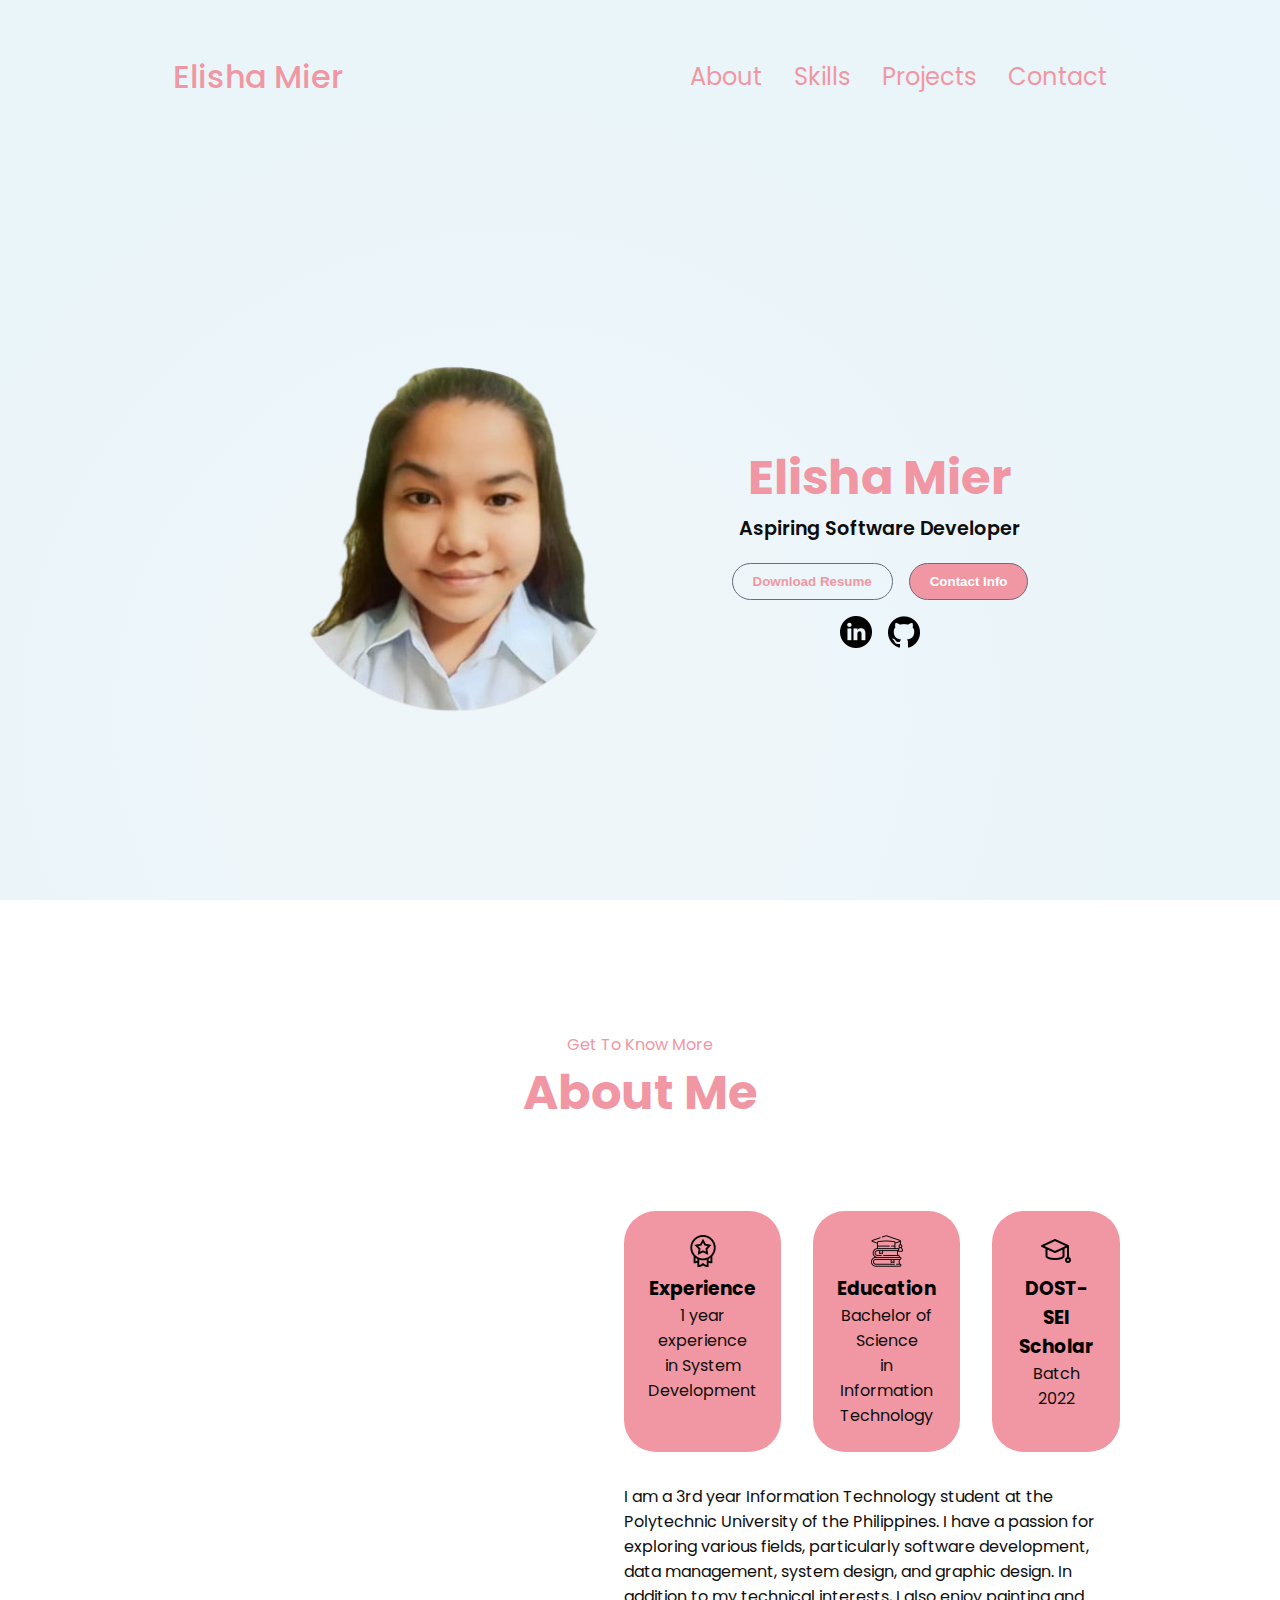
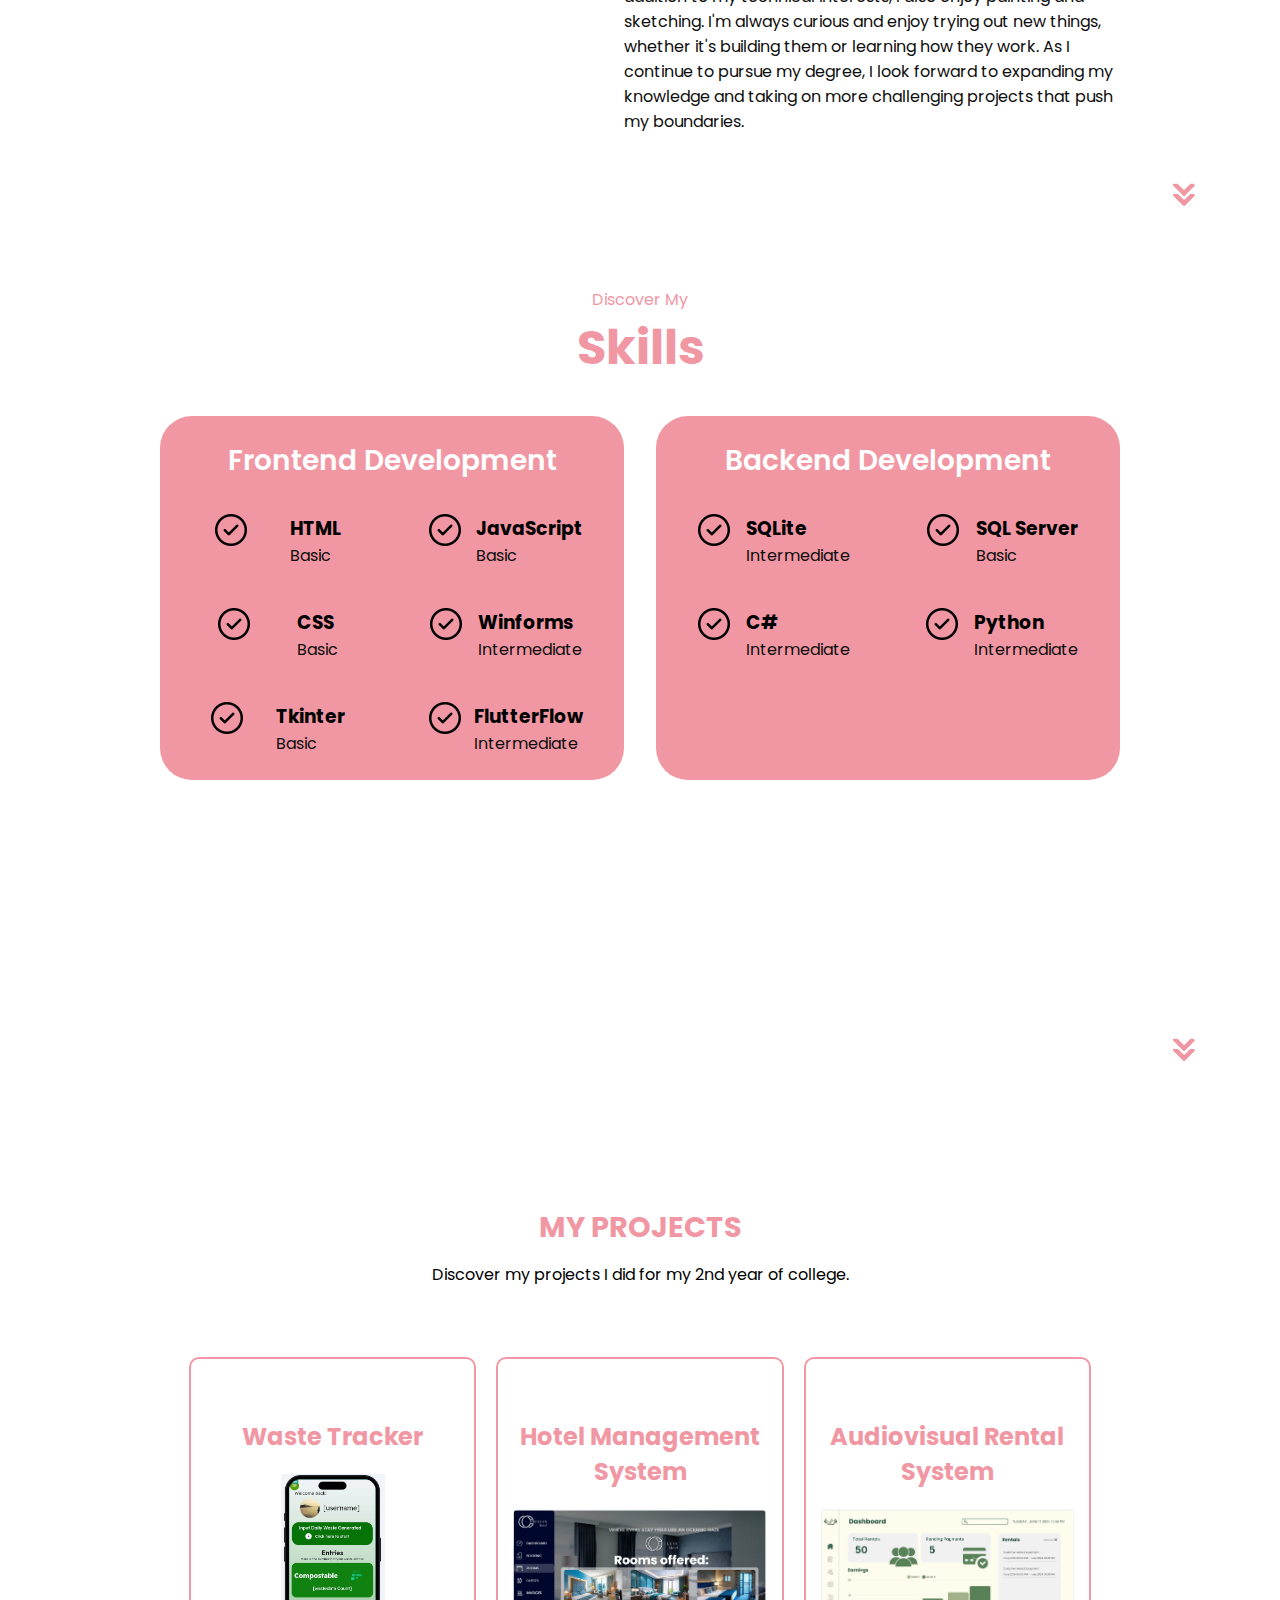
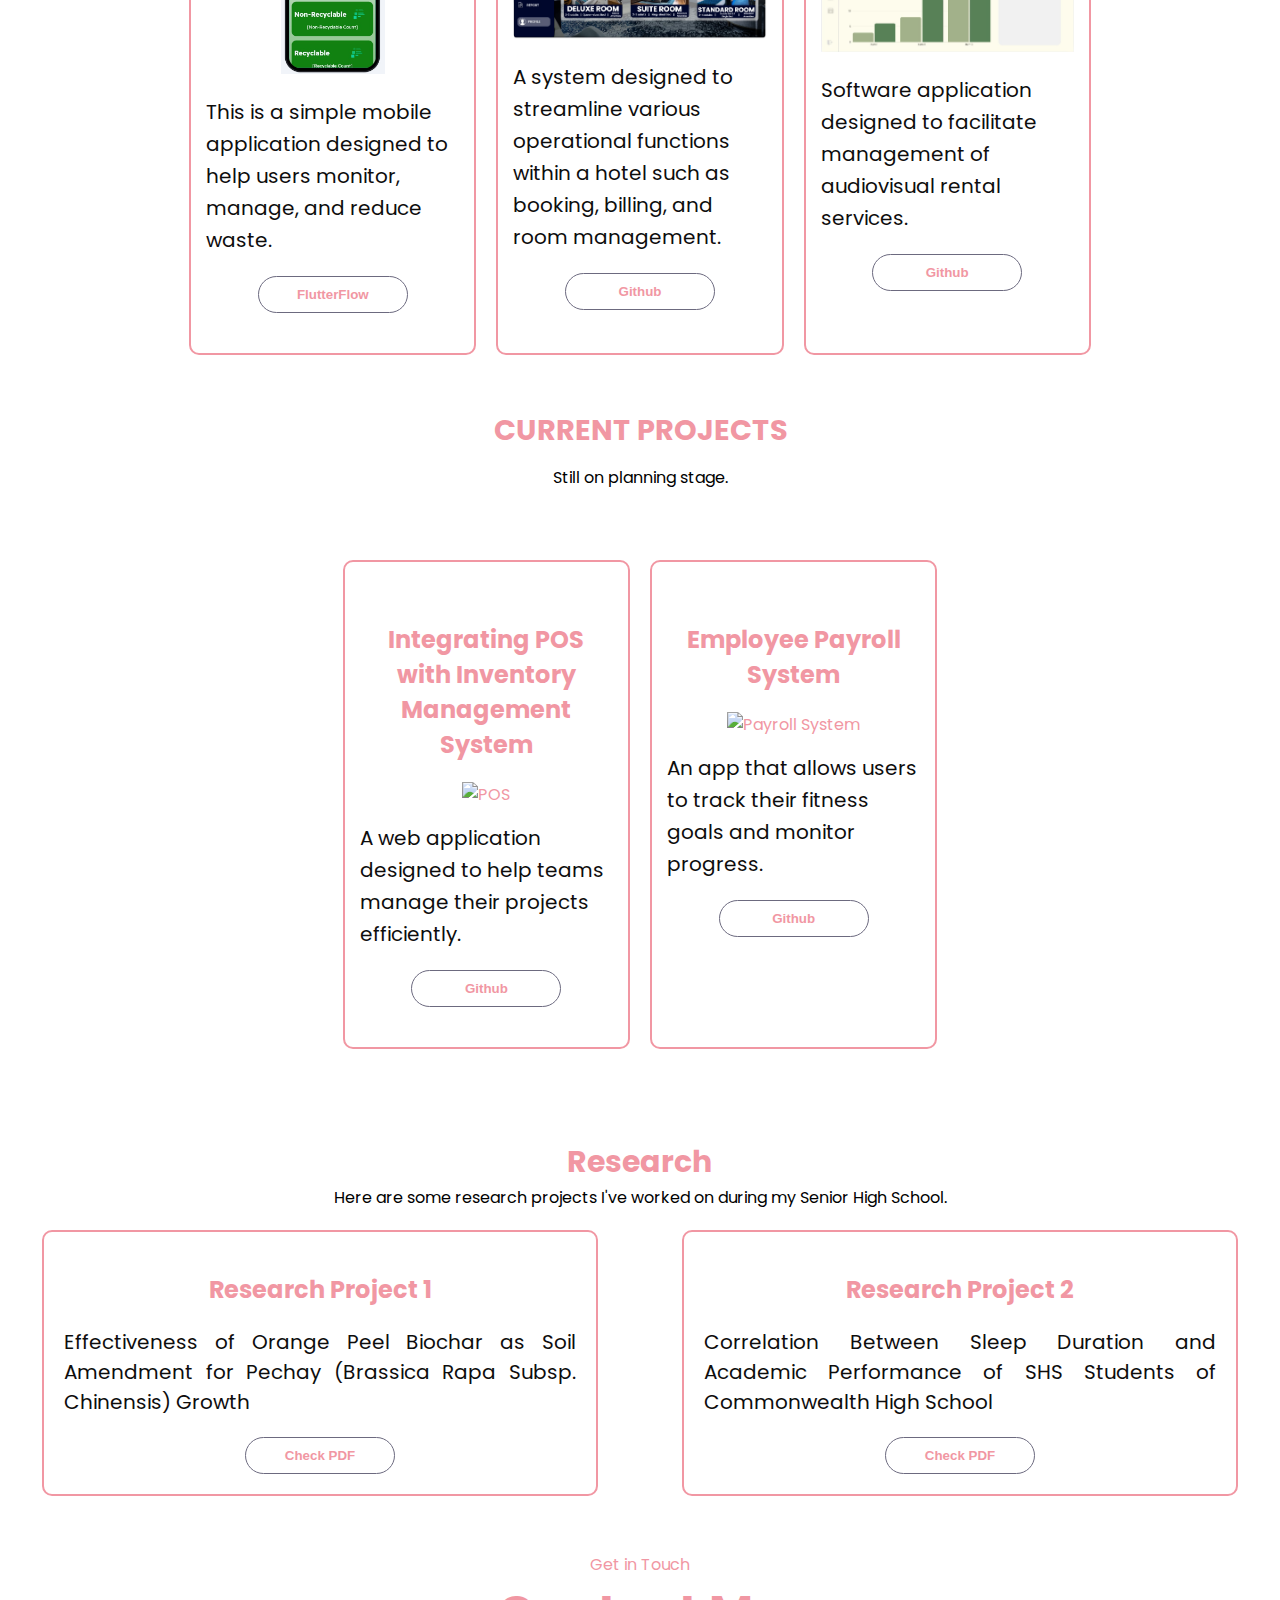
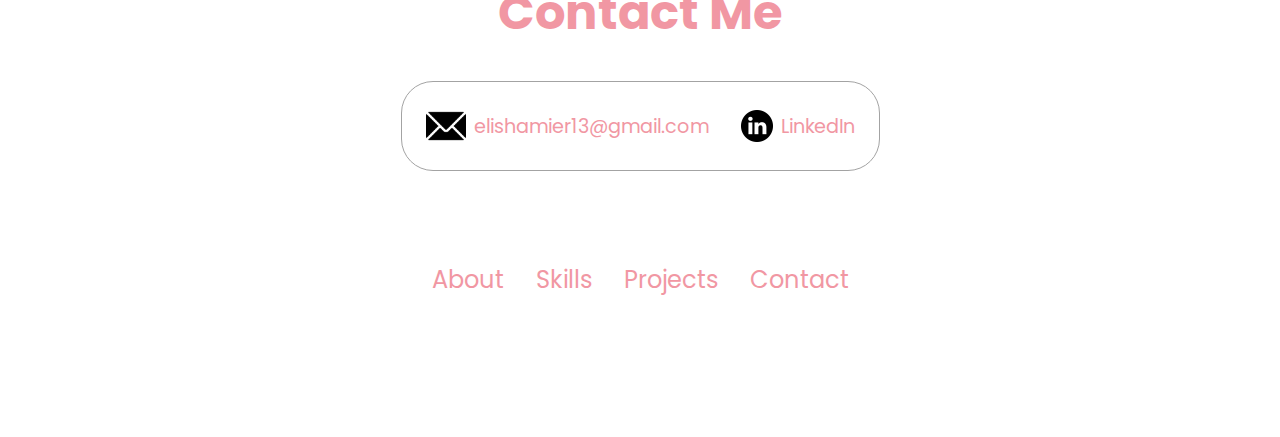
==== commit 48abd9aa: "updated" ====
--- a/index.html
+++ b/index.html
@@ -316,7 +316,7 @@
               <div class="project"> 
                   <h4>Integrating POS with Inventory Management System</h4>
                   <div class="project-image">
-                      <img src="./assets/project_management_tool.jpg" alt="Project Management Tool" class="project-img">
+                      <img src="./assets/add.jpg" alt="POS" class="project-img">
                   </div>
                   <i class="fa fa-tasks"></i>
                   <p>A web application designed to help teams manage their projects efficiently.</p>
@@ -327,7 +327,7 @@
               <div class="project"> 
                   <h4>Employee Payroll System</h4>
                   <div class="project-image">
-                      <img src="./assets/fitness_tracker_app.jpg" alt="Fitness Tracker App" class="project-img">
+                      <img src="./assets/add.jpg" alt="Payroll System" class="project-img">
                   </div>
                   <i class="fa fa-dumbbell"></i>
                   <p>An app that allows users to track their fitness goals and monitor progress.</p>
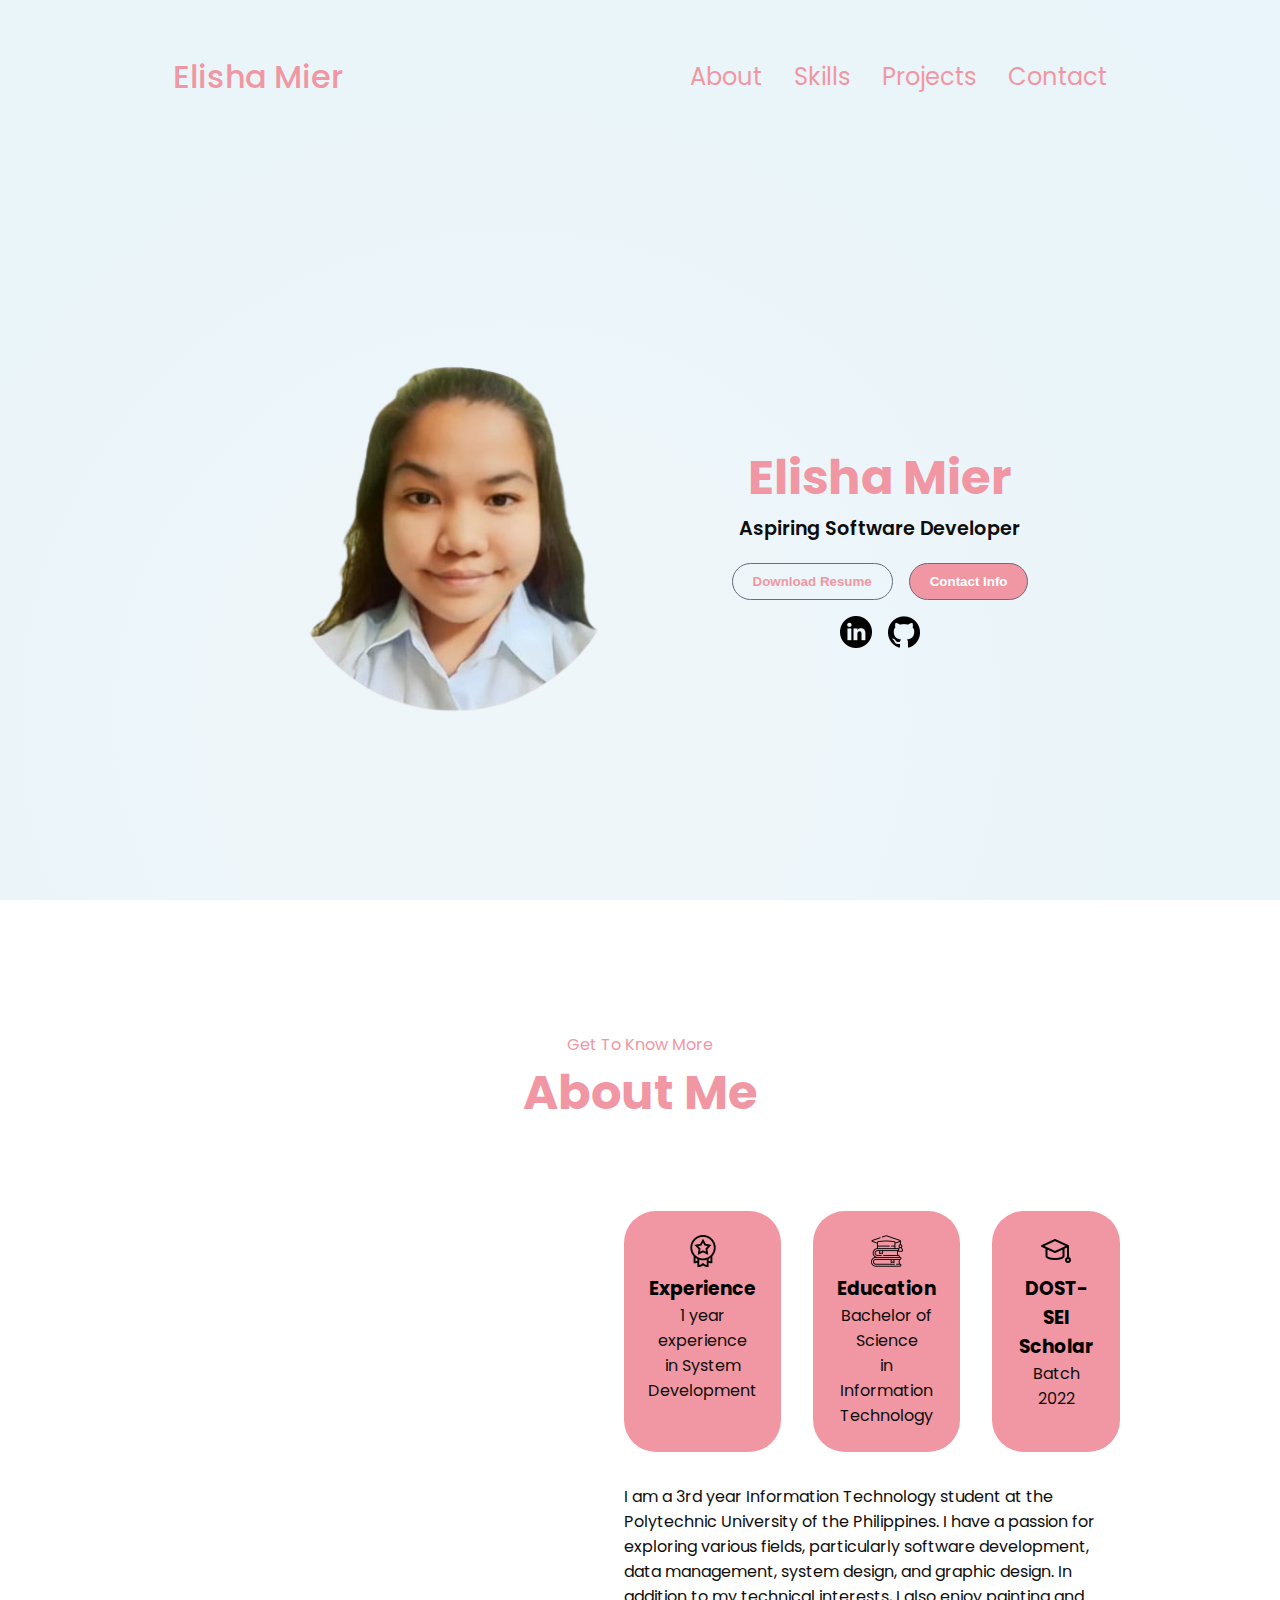
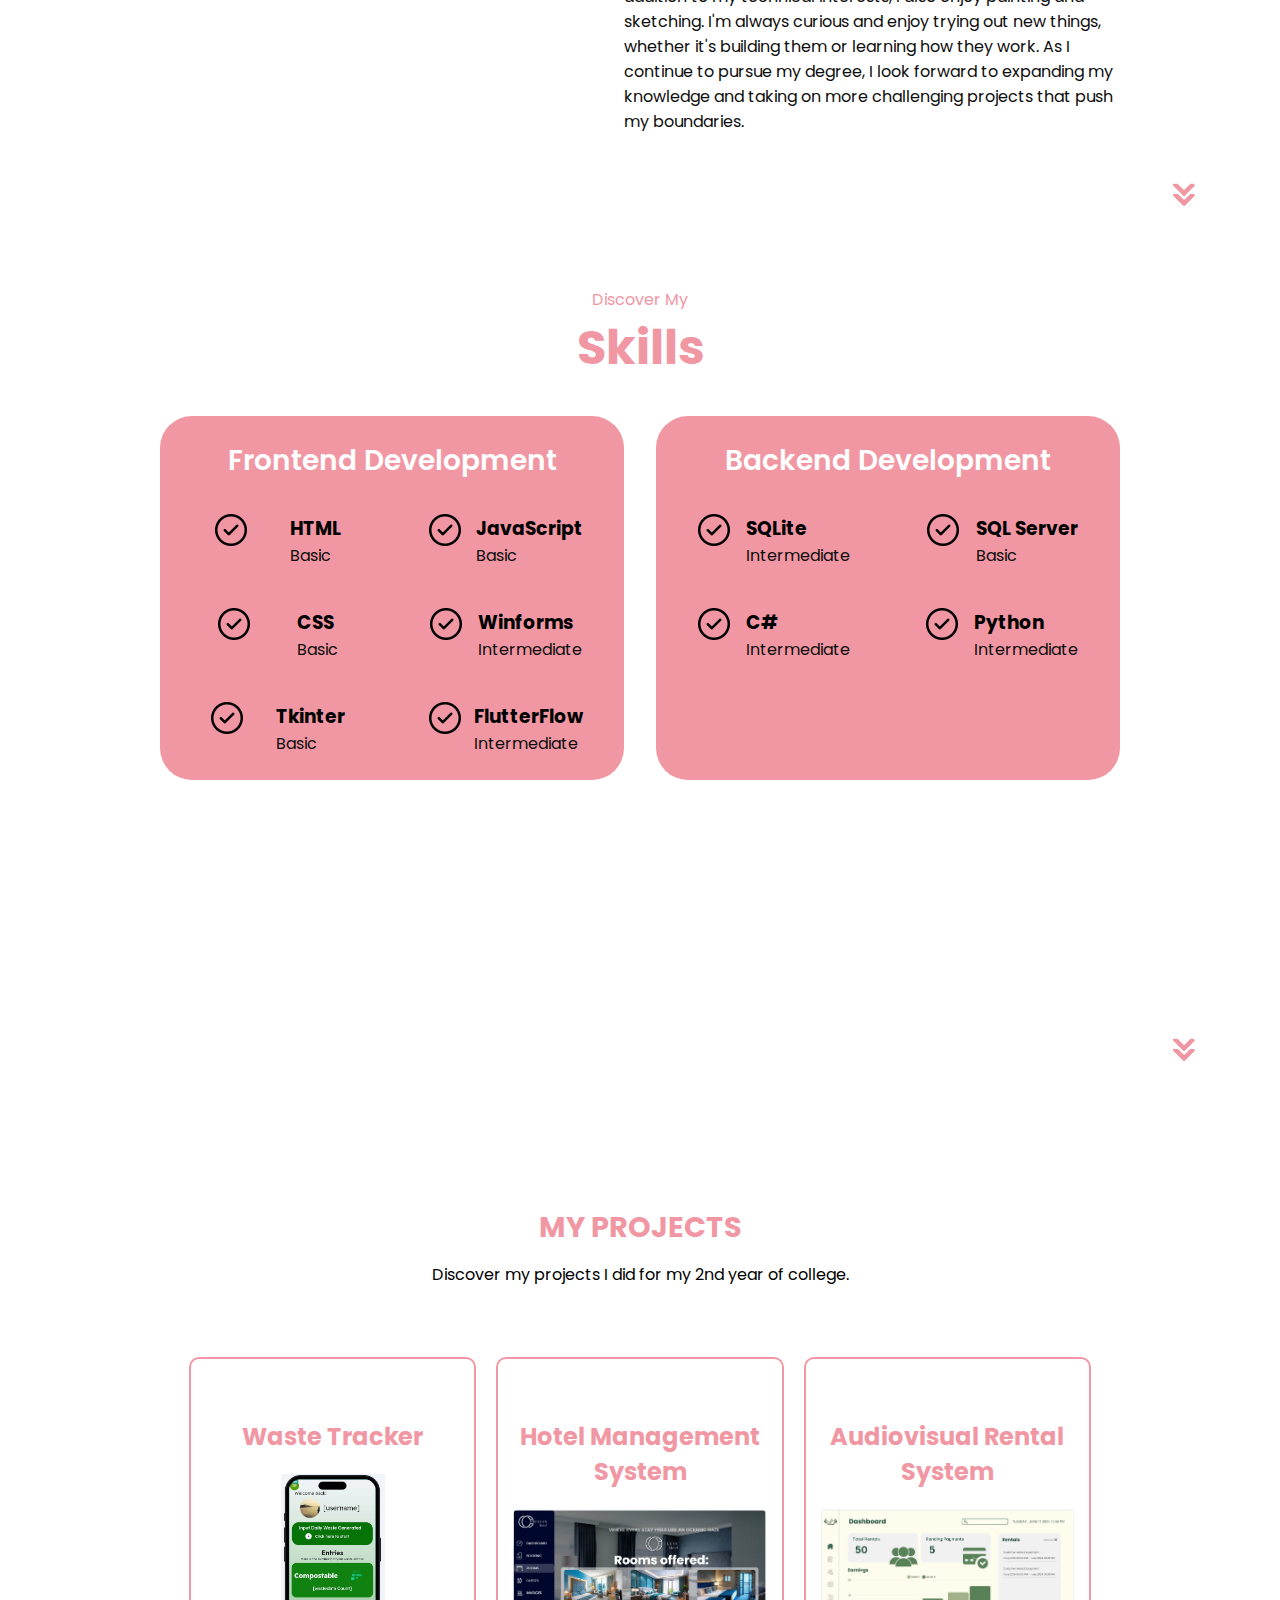
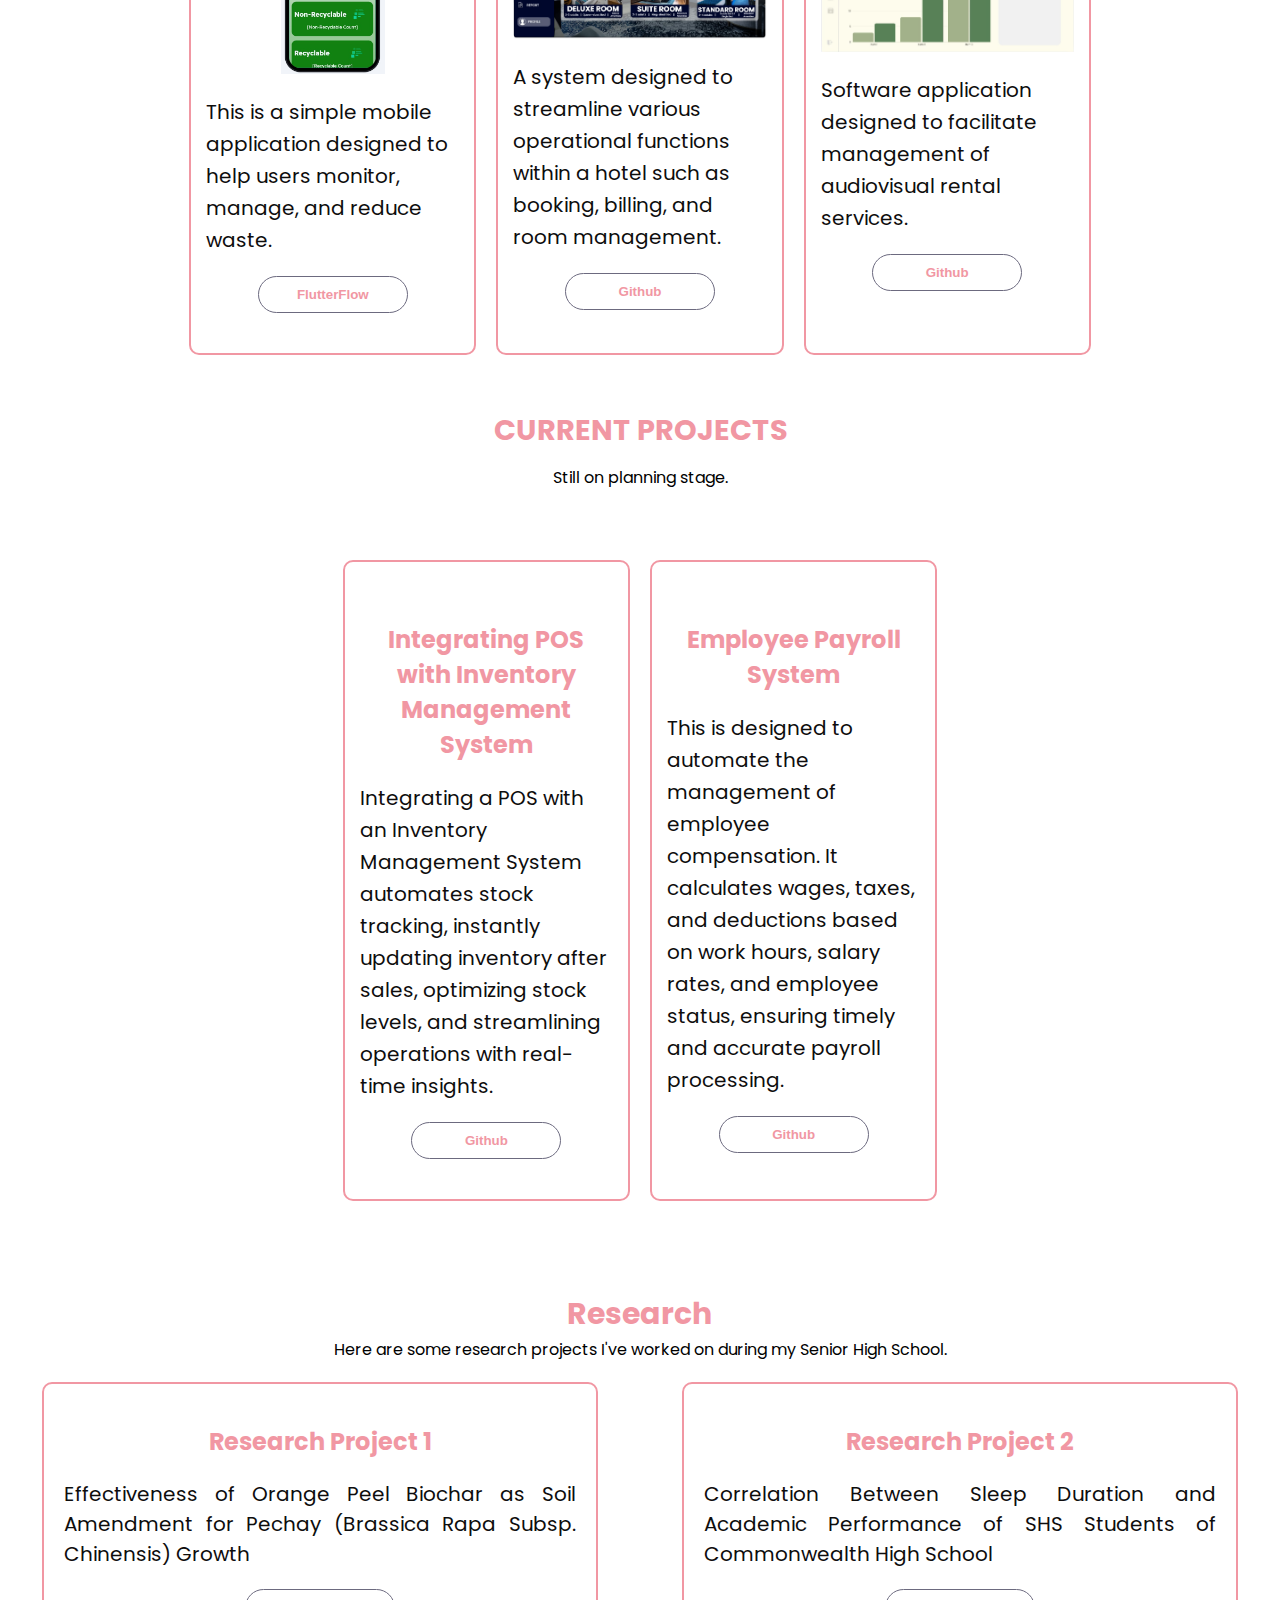
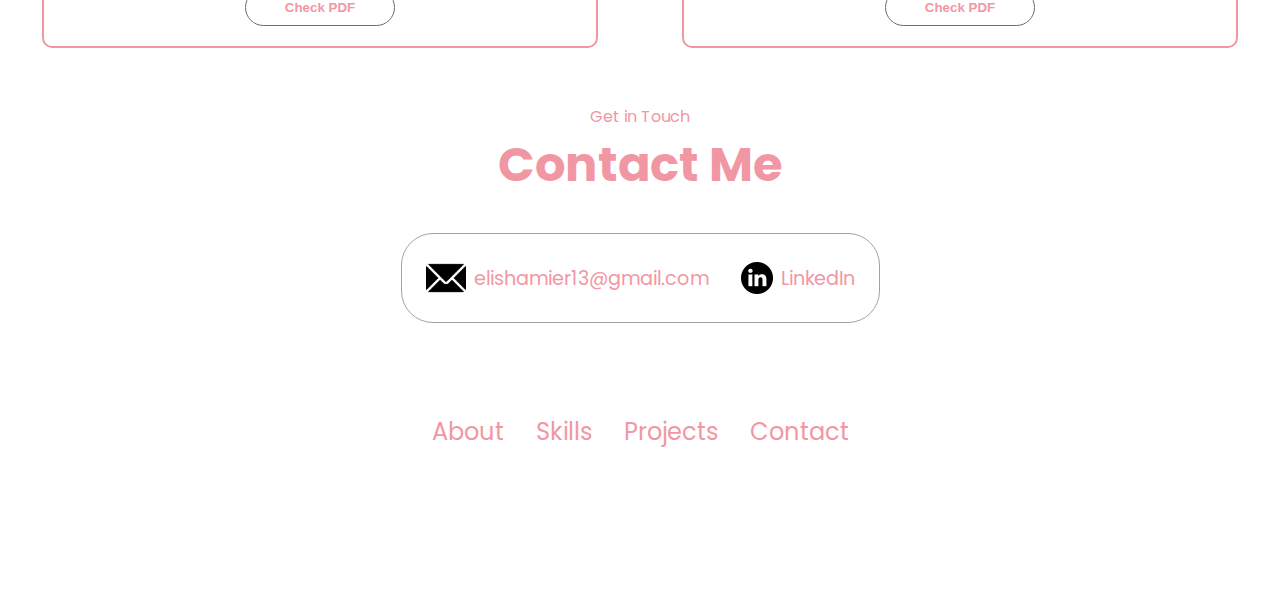
==== commit 5d16ddef: "updated" ====
--- a/index.html
+++ b/index.html
@@ -315,24 +315,22 @@
           <div class="projects"> 
               <div class="project"> 
                   <h4>Integrating POS with Inventory Management System</h4>
-                  <div class="project-image">
-                      <img src="./assets/add.jpg" alt="POS" class="project-img">
-                  </div>
                   <i class="fa fa-tasks"></i>
-                  <p>A web application designed to help teams manage their projects efficiently.</p>
+                  <p>Integrating a POS with an Inventory Management System automates stock tracking, 
+                    instantly updating inventory after sales, optimizing stock levels, and streamlining 
+                    operations with real-time insights.</p>
                   <div class="btn-container">
-                      <button class="btn btn-color-2" onclick="location.href='https://github.com/yourusername/project_management_tool'">Github</button>
+                      <button class="btn btn-color-2" onclick="location.href='https://github.com/Elishareign/POS-with-Inventory-System'">Github</button>
                   </div>
               </div>
               <div class="project"> 
                   <h4>Employee Payroll System</h4>
-                  <div class="project-image">
-                      <img src="./assets/add.jpg" alt="Payroll System" class="project-img">
-                  </div>
                   <i class="fa fa-dumbbell"></i>
-                  <p>An app that allows users to track their fitness goals and monitor progress.</p>
+                  <p>This is designed to automate the management of employee compensation. 
+                    It calculates wages, taxes, and deductions based on work hours, salary rates, 
+                    and employee status, ensuring timely and accurate payroll processing.</p>
                   <div class="btn-container">
-                      <button class="btn btn-color-2" onclick="location.href='https://github.com/yourusername/fitness_tracker_app'">Github</button>
+                      <button class="btn btn-color-2" onclick="location.href='https://github.com/Elishareign/PayrollSystem'">Github</button>
                   </div>
               </div>
           </div>
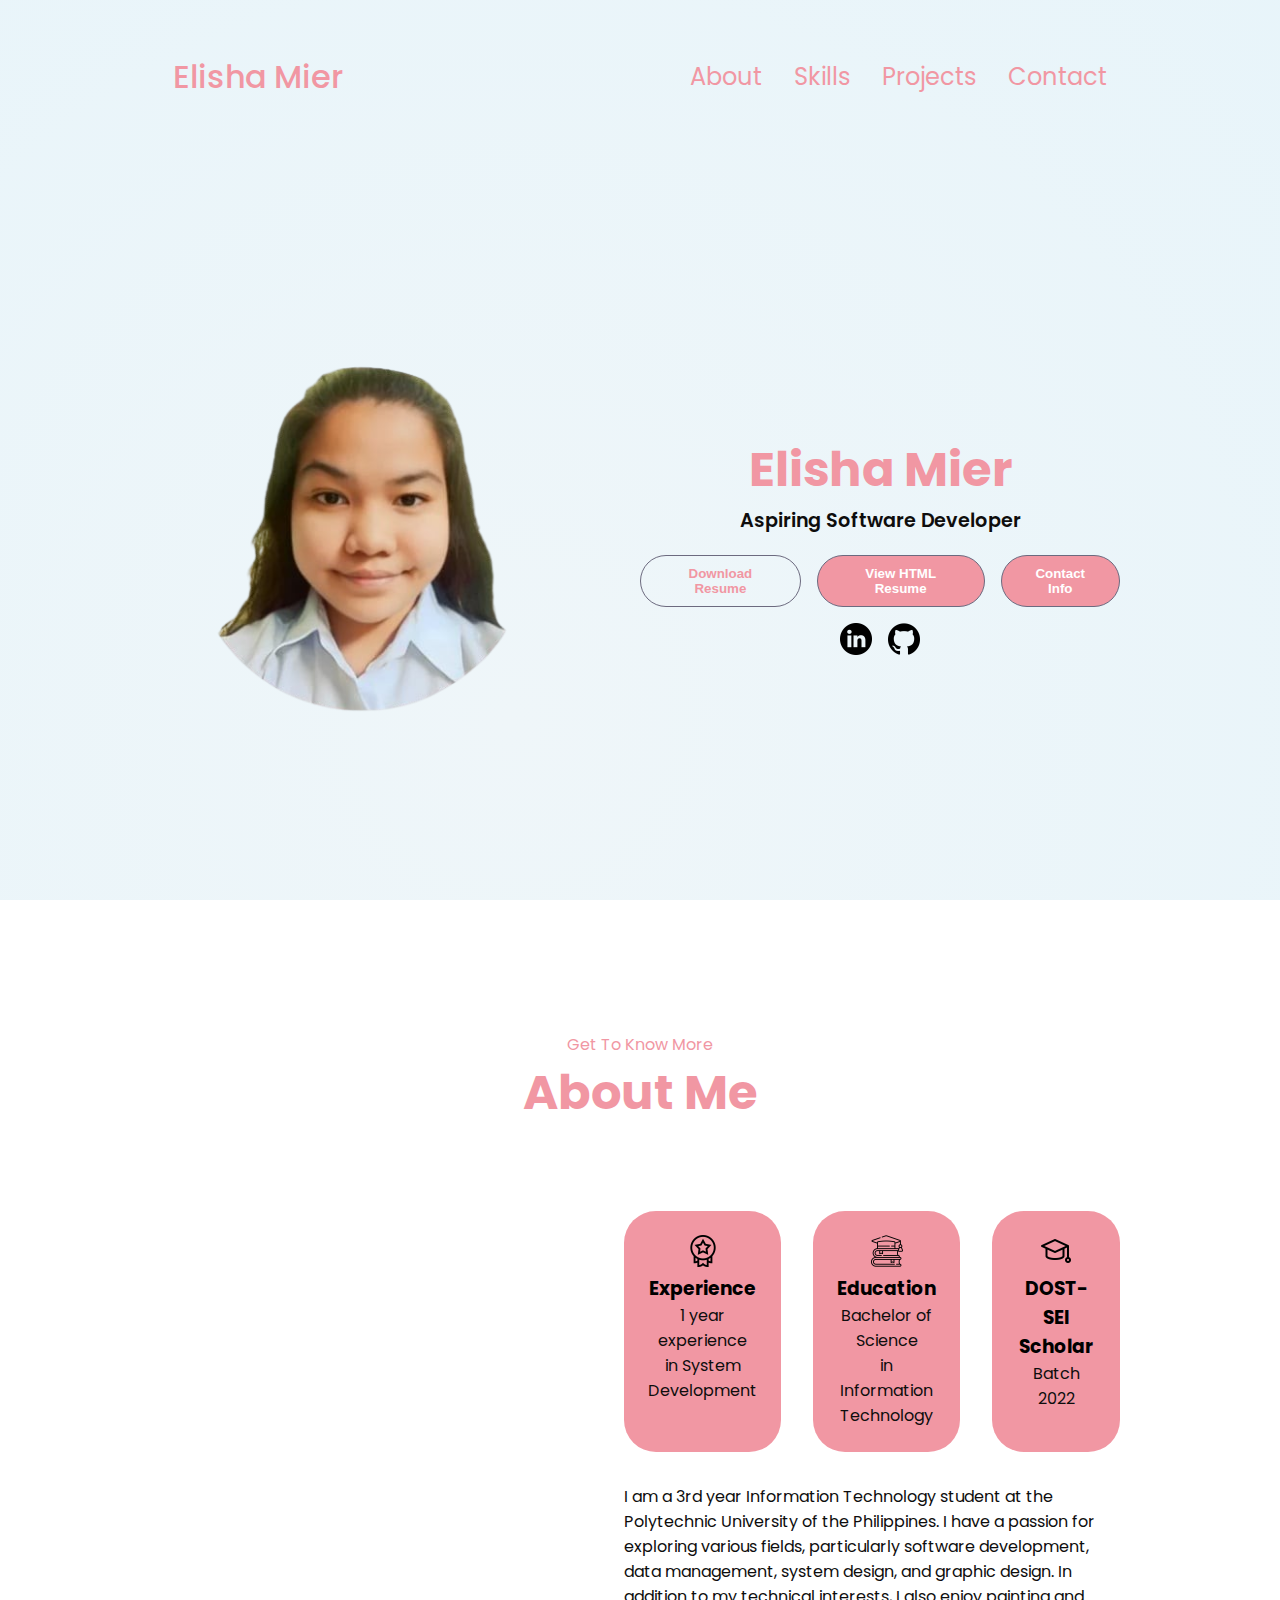
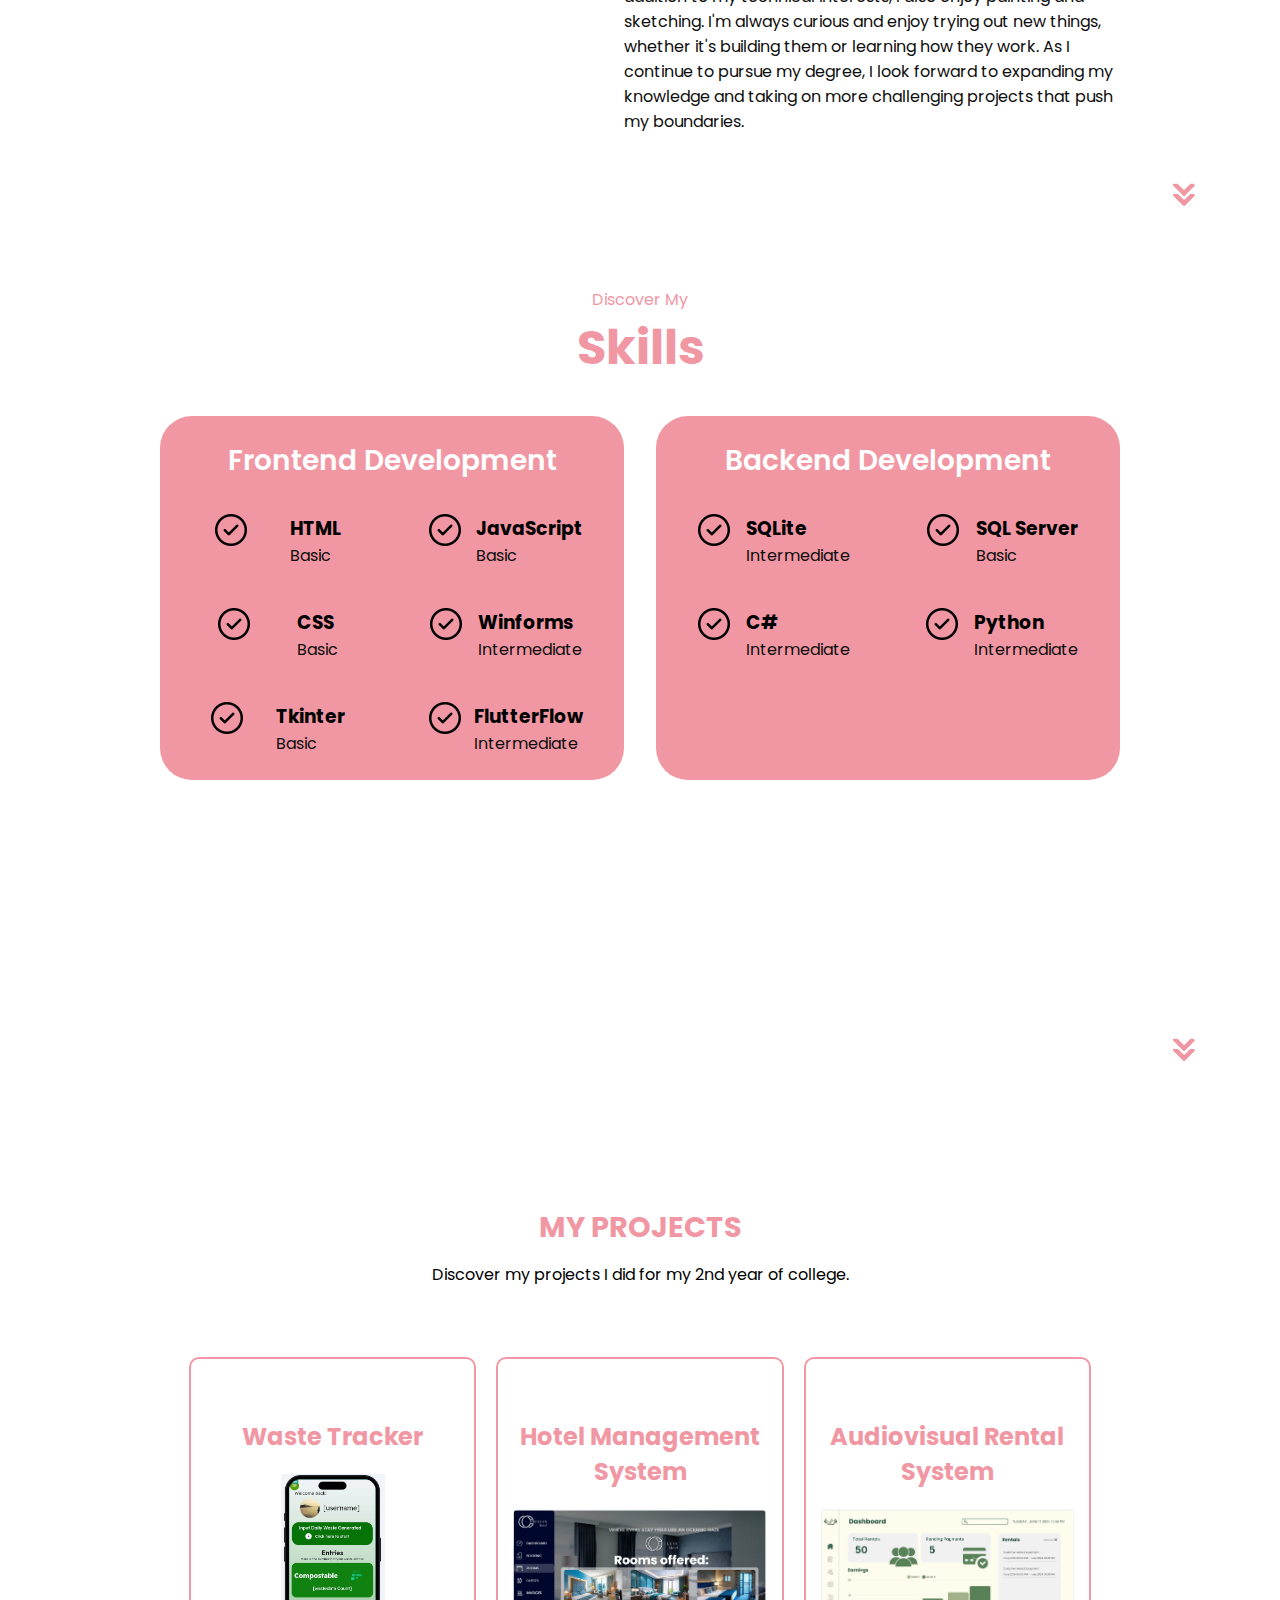
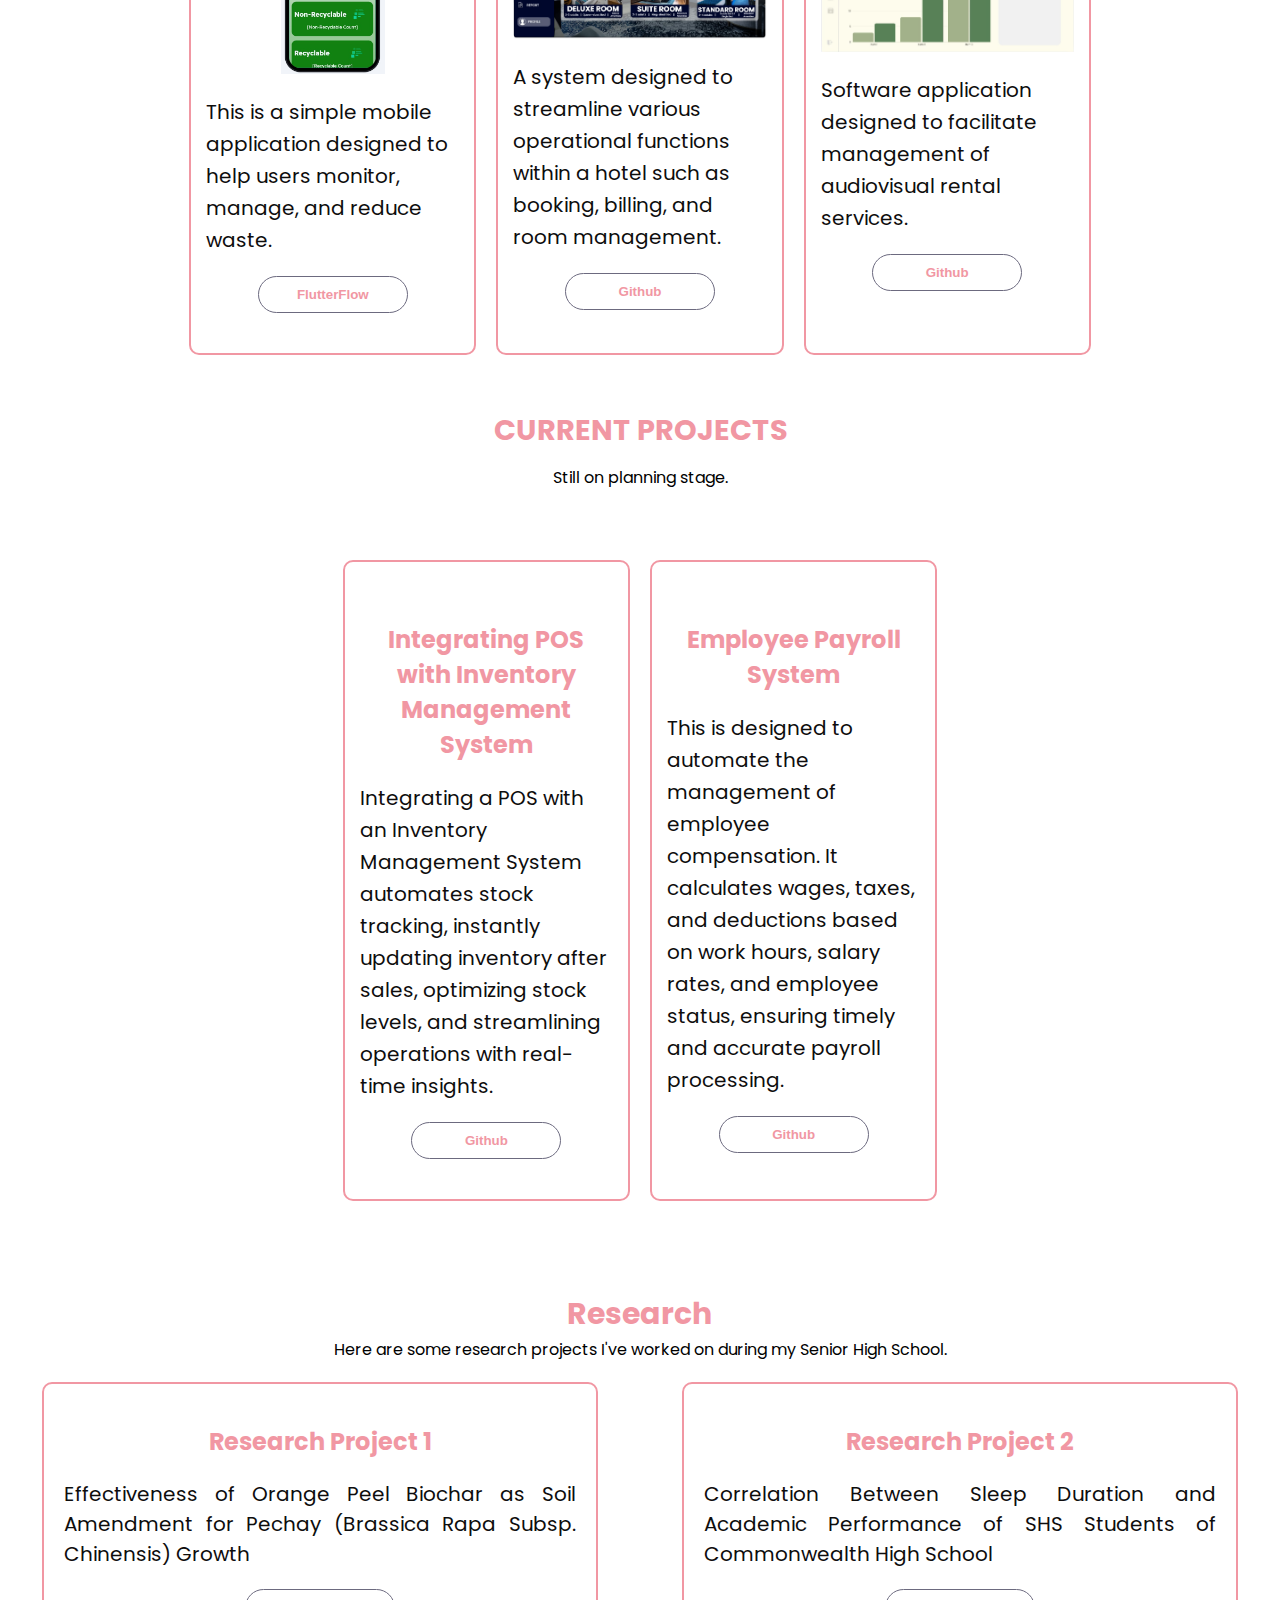
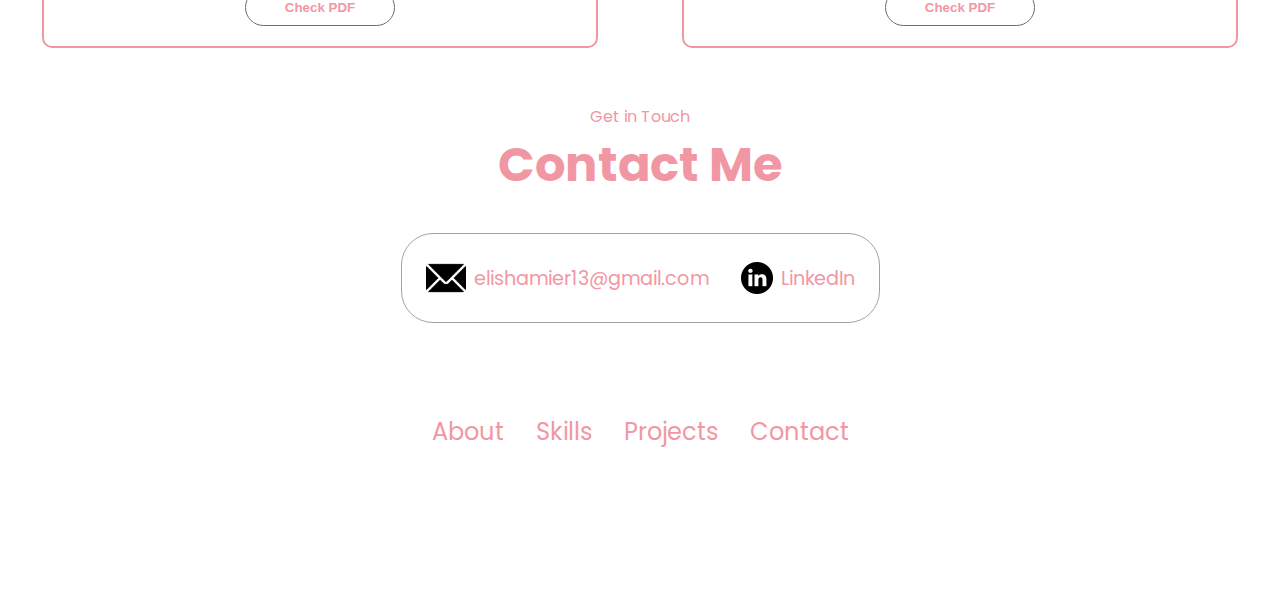
==== commit 2c89528f: "Updated" ====
--- a/index.html
+++ b/index.html
@@ -52,15 +52,18 @@
         <p class="section__text__p2">Aspiring Software Developer</p>
         <div class="btn-container">
           <button
-            class="btn btn-color-2"
-            onclick="window.open('./assets/RESUME_MIER.pdf')"
+              class="btn btn-color-2"
+              onclick="window.open('./assets/RESUME_MIER.pdf')"
           >
-            Download Resume
+              Download Resume
           </button>
+          <button class="btn btn-color-1" onclick="location.href='./index resume.html'">
+            View HTML Resume
+        </button>
           <button class="btn btn-color-1" onclick="location.href='./#contact'">
-            Contact Info
+              Contact Info
           </button>
-        </div>
+      </div>      
         <div id="socials-container">
           <img
             src="./assets/linkedin.png"
@@ -100,7 +103,7 @@
             <h3>Education</h3>
             <p>Bachelor of Science<br />in Information Technology</p>
           </div>
-          <!-- Third Container-->
+          <!-- Scholarship Container-->
           <div class="details-container">
             <img src="./assets/scholar.png" alt="Scholar Icon" class="icon" />
             <h3>DOST-SEI Scholar</h3>
@@ -344,7 +347,7 @@
                   <p>Here are some research projects I've worked on during my Senior High School.</p>
               </div>
               <div class="research">
-                  <!-- 1st Research Container -->
+                  <!-- 1st Research-->
                   <div class="research-item">
                       <h4>Research Project 1</h4>
                       <p>Effectiveness of Orange Peel Biochar as Soil Amendment 
@@ -353,7 +356,7 @@
                           <button class="btn btn-color-2" onclick="window.open('./assets/Resarch1.pdf')">Check PDF</button>
                       </div>
                   </div>
-                  <!-- 2nd Research Container -->
+                  <!-- 2nd Research -->
                   <div class="research-item">
                       <h4>Research Project 2</h4>
                       <p>Correlation Between Sleep Duration and Academic Performance of 
--- a/mediaqueries.css
+++ b/mediaqueries.css
@@ -1,158 +1,206 @@
 @media screen and (max-width: 1400px) {
-  #profile {
-      height: 83vh;
-      margin-bottom: 6rem;
-  }
-  .about-containers {
-      display: flex;
-      flex-wrap: wrap;
-  }
-  #contact,
-  #projects {
-      height: fit-content;
-  }
+    #profile {
+        height: 83vh;
+        margin-bottom: 6rem;
+    }
+    .about-containers {
+        display: flex;
+        flex-wrap: wrap;
+    }
+    #contact,
+    #projects {
+        height: fit-content;
+    }
+    }
+
+@media screen and (max-width: 1200px) {
+    #desktop-nav {
+        display: none;
+    }
+    #hamburger-nav {
+        display: flex;
+    }
+    #experience,
+    .experience-details-container {
+        margin-top: 2rem;
+    }
+    #profile,
+    .section-container {
+        display: block;
+    }
+    .arrow {
+        display: none;
+    }
+    section,
+    .section-container {
+        height: fit-content;
+    }
+    section {
+        margin: 0 5%;
+    }
+    .section__pic-container {
+        width: 275px;
+        height: 275px;
+        margin: 0 auto 2rem;
+    }
+    .about-containers {
+        margin-top: 0;
+    }
+    }
+
+@media screen and (max-width: 600px) {
+    #contact,
+    footer {
+        height: 40vh;
+    }
+    #profile {
+        height: auto; 
+        margin-bottom: 0;
+    }
+    article {
+        font-size: 1rem;
+    }
+    footer nav {
+        height: fit-content;
+        margin-bottom: 2rem;
+    }
+    .about-containers,
+    .contact-info-upper-container,
+    .btn-container {
+        flex-wrap: wrap;
+    }
+    .contact-info-container {
+        margin: 0;
+    }
+    .contact-info-container p,
+    .nav-links li a {
+        font-size: 1rem;
+    }
+    .experience-sub-title {
+        font-size: 1.25rem;
+    }
+    .logo {
+        font-size: 1.5rem;
+    }
+    .nav-links {
+        flex-direction: column;
+        gap: 0.5rem;
+        text-align: center;
+    }
+    .section__pic-container {
+        width: auto;
+        height: 46vw; 
+        justify-content: center;
+    }
+    .section__text__p2 {
+        font-size: 1.25rem;
+    }
+    .title {
+        font-size: 2rem;
+    }
+    .text-container {
+        text-align: justify;
+    }
+
+    #projects {
+        padding: 1rem;
+    }
+    .project-content,
+    .research {
+        display: block; 
+        justify-content: center; 
+        margin-bottom: 1rem; 
+    }
+    .project,
+    .research-item {
+        width: 100%; 
+        margin: 0.5rem 0; 
+        box-sizing: border-box; 
+    }
+    .project i,
+    .research-item i {
+        font-size: 2rem;
+        margin-bottom: 0.5rem;
+    }
+    .project-title h4,
+    .research-title h4 {
+        font-size: 1.5rem;
+        margin-bottom: 0.5rem;
+    }
+    .project p,
+    .research-item p {
+        font-size: 1rem;
+        line-height: 1.4;
+    }
+    .btn-container {
+        display: flex;
+        justify-content: center;
+    }
+    .btn {
+        padding: 0.25rem 0.5rem; 
+        font-size: 0.9rem; 
+        max-width: 150px; 
+        margin: 0.5rem; 
+    }
+    .research {
+        margin-top: 2rem;
+    }
+    .research-item {
+        text-align: center;
+        margin-bottom: 1.5rem;
+    }
+    .icon.arrow {
+        width: 50px;
+        height: auto;
+        margin: 2rem auto;
+        display: block;
+    }
+    }
+
+/*-- For resume --*/
+@media (max-width: 600px) {
+    .resume-container {
+        flex-direction: column;
+        margin: 10px;
+    }
+    .sidebar {
+        width: 100%; 
+        padding-right: 0; 
+    }
+    .main-content {
+        width: 100%; 
+        padding: 10px; 
+    }
+    .profile-picture img {
+        width: 100px;
+        height: 100px; 
+    }
+    header {
+        font-size: 2rem; 
+    }
+    header h1 {
+        font-size: 2rem; 
+    }
+    header h2 {
+        font-size: 1.2rem; 
+    }
+    .sidebar h3, .main-content h3 {
+        font-size: 1.2rem; 
+    }
+
+    .sidebar ul li {
+        font-size: 0.9rem; 
+    }
+    .profile p {
+        font-size: 1rem; 
+    }
+    .project h4 {
+        font-size: 1.2rem; 
+    }
+    .project p {
+        font-size: 0.9rem; 
+    }
+    section {
+        margin-bottom: 20px; 
+    }
 }
-
-@media screen and (max-width: 1200px) {
-  #desktop-nav {
-      display: none;
-  }
-  #hamburger-nav {
-      display: flex;
-  }
-  #experience,
-  .experience-details-container {
-      margin-top: 2rem;
-  }
-  #profile,
-  .section-container {
-      display: block;
-  }
-  .arrow {
-      display: none;
-  }
-  section,
-  .section-container {
-      height: fit-content;
-  }
-  section {
-      margin: 0 5%;
-  }
-  .section__pic-container {
-      width: 275px;
-      height: 275px;
-      margin: 0 auto 2rem;
-  }
-  .about-containers {
-      margin-top: 0;
-  }
-}
-
-@media screen and (max-width: 600px) {
-  #contact,
-  footer {
-      height: 40vh;
-  }
-  #profile {
-      height: auto; 
-      margin-bottom: 0;
-  }
-  article {
-      font-size: 1rem;
-  }
-  footer nav {
-      height: fit-content;
-      margin-bottom: 2rem;
-  }
-  .about-containers,
-  .contact-info-upper-container,
-  .btn-container {
-      flex-wrap: wrap;
-  }
-  .contact-info-container {
-      margin: 0;
-  }
-  .contact-info-container p,
-  .nav-links li a {
-      font-size: 1rem;
-  }
-  .experience-sub-title {
-      font-size: 1.25rem;
-  }
-  .logo {
-      font-size: 1.5rem;
-  }
-  .nav-links {
-      flex-direction: column;
-      gap: 0.5rem;
-      text-align: center;
-  }
-  .section__pic-container {
-      width: auto;
-      height: 46vw; 
-      justify-content: center;
-  }
-  .section__text__p2 {
-      font-size: 1.25rem;
-  }
-  .title {
-      font-size: 2rem;
-  }
-  .text-container {
-      text-align: justify;
-  }
-
-  #projects {
-      padding: 1rem;
-  }
-  .project-content,
-  .research {
-    display: block; 
-    justify-content: center; 
-    margin-bottom: 1rem; 
-  }
-  .project,
-  .research-item {
-    width: 100%; 
-    margin: 0.5rem 0; 
-    box-sizing: border-box; 
-  }
-  .project i,
-  .research-item i {
-      font-size: 2rem;
-      margin-bottom: 0.5rem;
-  }
-  .project-title h4,
-  .research-title h4 {
-      font-size: 1.5rem;
-      margin-bottom: 0.5rem;
-  }
-  .project p,
-  .research-item p {
-      font-size: 1rem;
-      line-height: 1.4;
-  }
-  .btn-container {
-      display: flex;
-      justify-content: center;
-  }
-  .btn {
-      padding: 0.25rem 0.5rem; 
-      font-size: 0.9rem; 
-      max-width: 150px; 
-      margin: 0.5rem; 
-  }
-  .research {
-      margin-top: 2rem;
-  }
-  .research-item {
-      text-align: center;
-      margin-bottom: 1.5rem;
-  }
-  .icon.arrow {
-      width: 50px;
-      height: auto;
-      margin: 2rem auto;
-      display: block;
-  }
-}
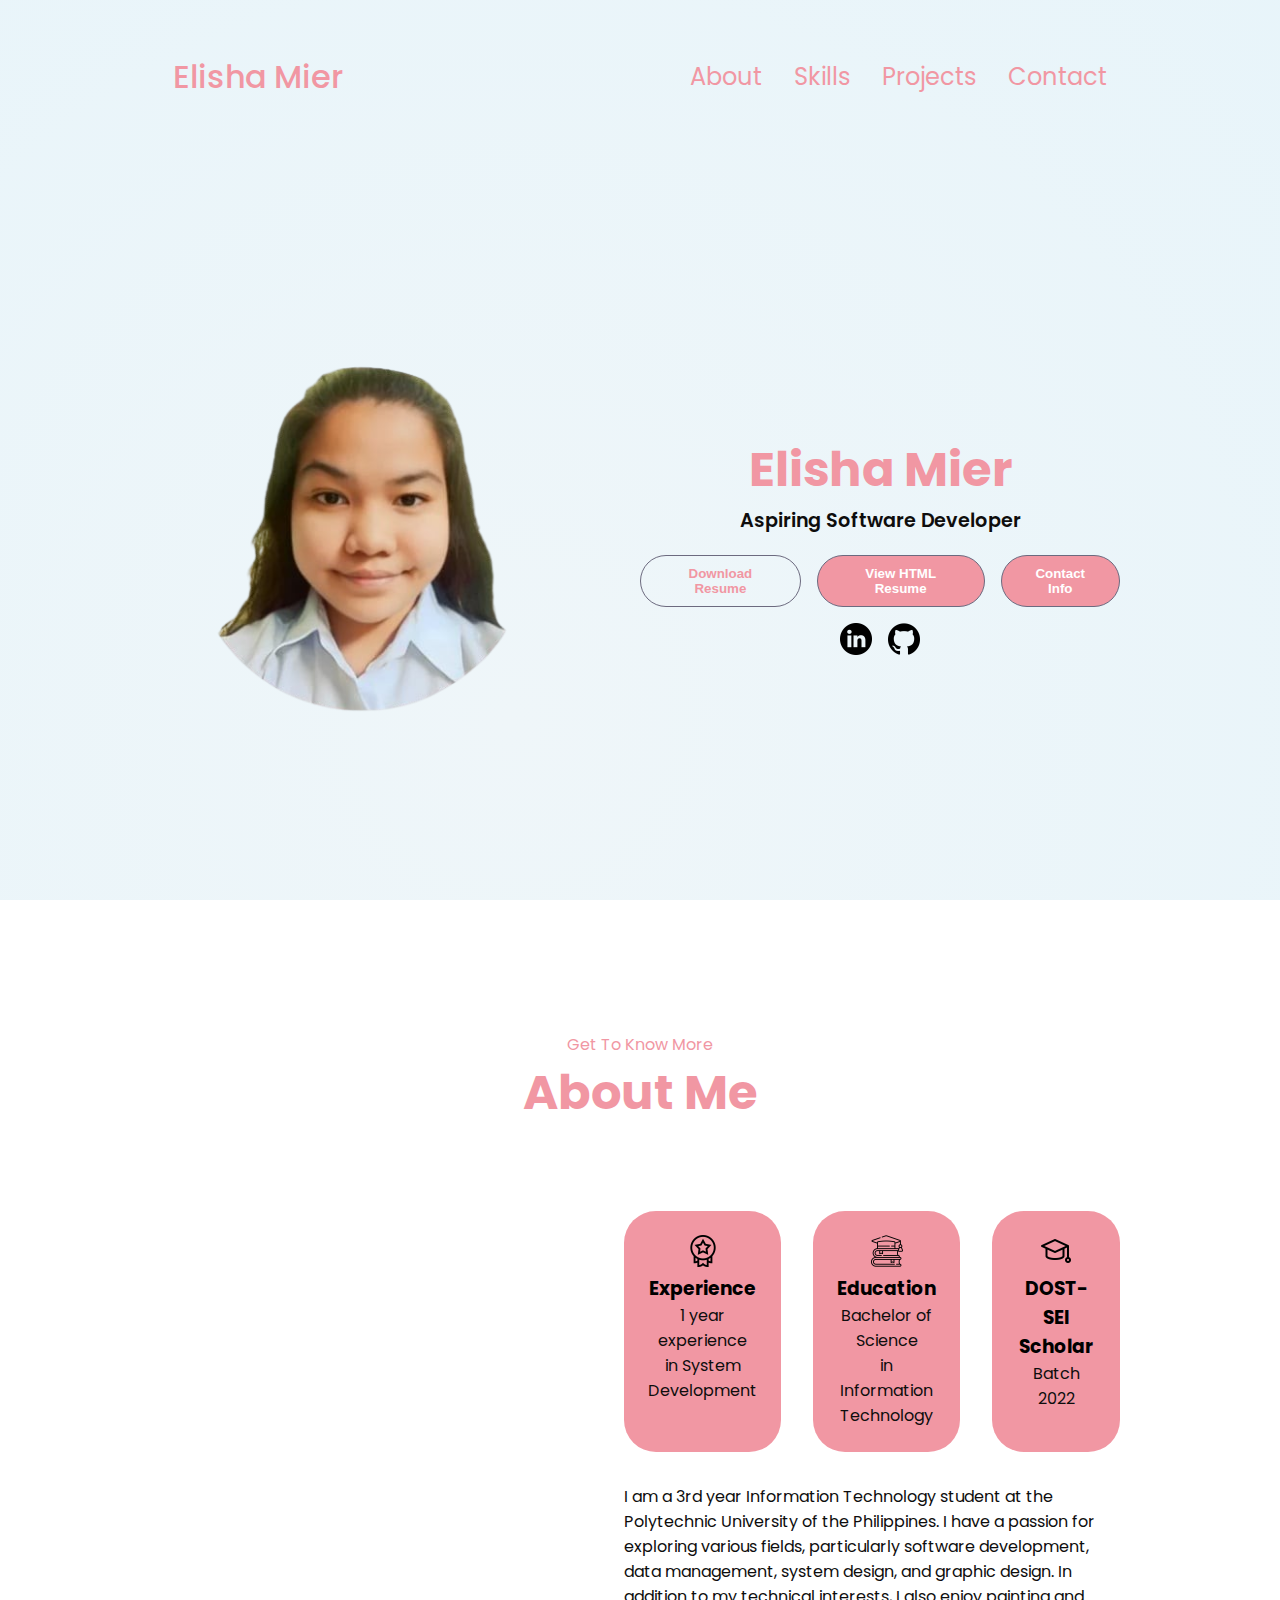
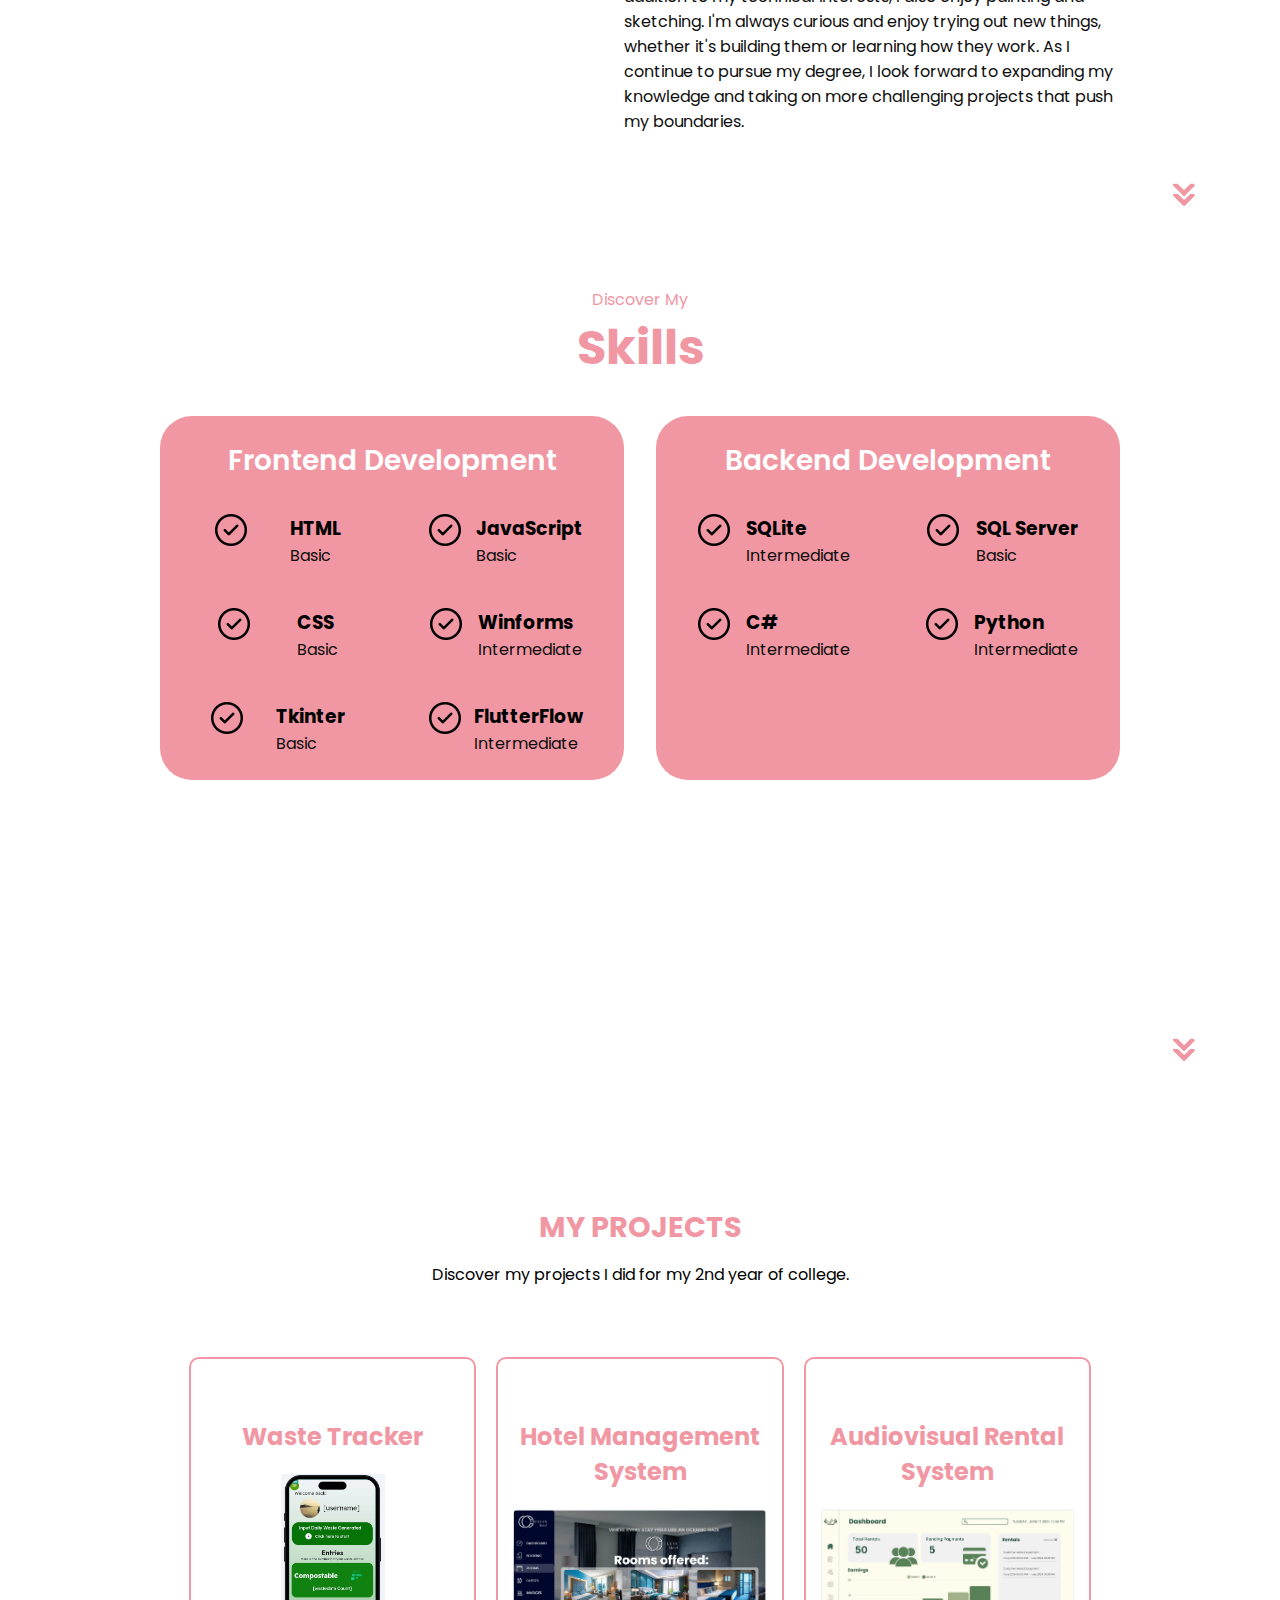
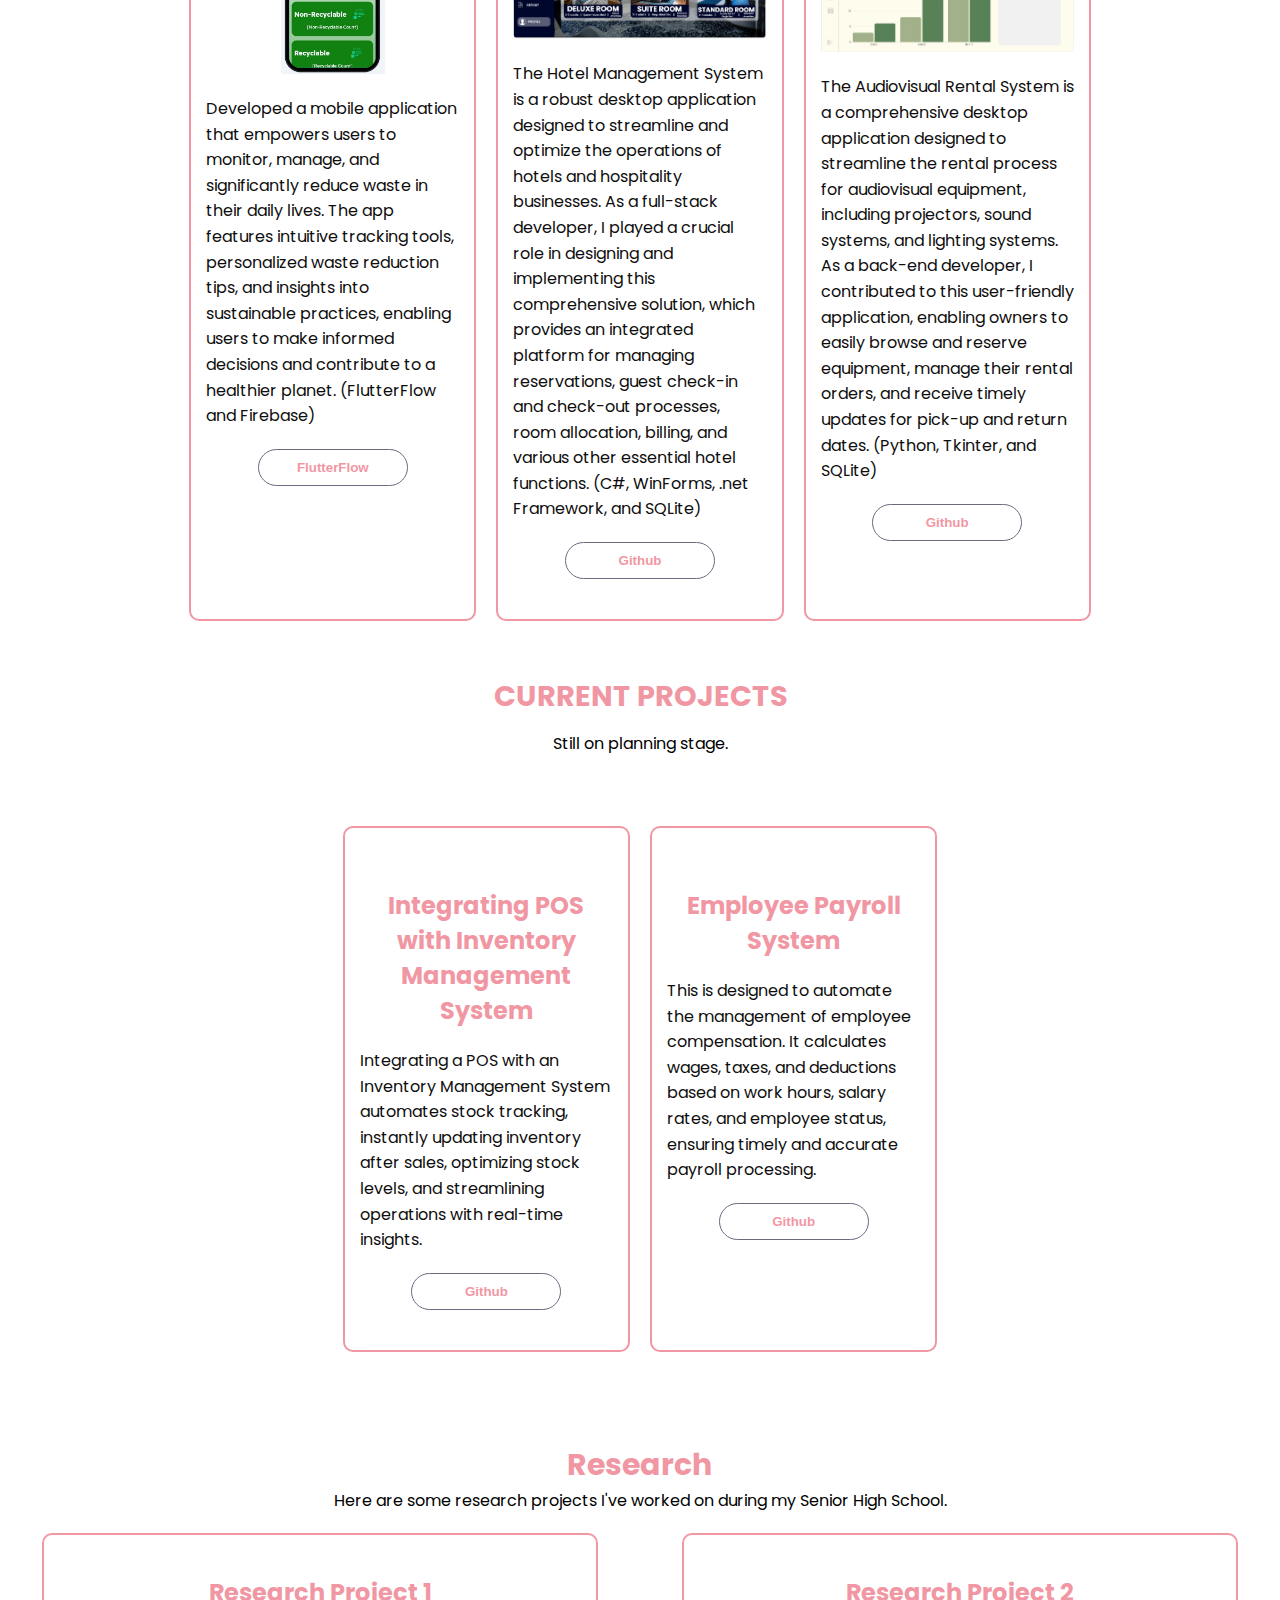
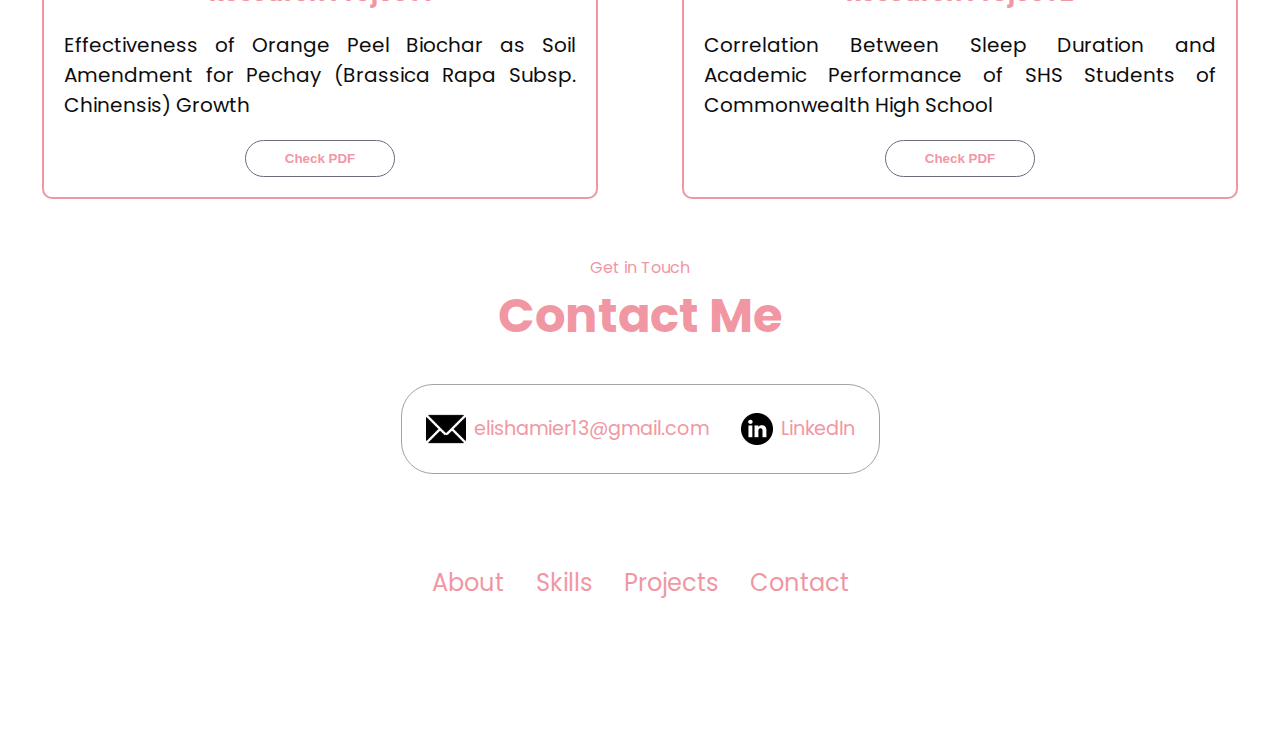
==== commit ec3be20c: "updated" ====
--- a/index.html
+++ b/index.html
@@ -57,7 +57,7 @@
           >
               Download Resume
           </button>
-          <button class="btn btn-color-1" onclick="location.href='./index resume.html'">
+          <button class="btn btn-color-1" onclick="window.open('./index resume.html', '_blank')">
             View HTML Resume
         </button>
           <button class="btn btn-color-1" onclick="location.href='./#contact'">
@@ -279,7 +279,10 @@
                       <img src="./assets/wastetrack.jpg" alt="Waste Tracker" class="project-img">
                   </div>
                   <i class="fa fa-coffee"></i>
-                  <p>This is a simple mobile application designed to help users monitor, manage, and reduce waste.</p>
+                  <p>Developed a mobile application that empowers users to monitor, manage, and significantly 
+                    reduce waste in their daily lives. The app features intuitive tracking tools, personalized waste 
+                    reduction tips, and insights into sustainable practices, enabling users to make informed decisions 
+                    and contribute to a healthier planet. (FlutterFlow and Firebase)</p>
                   <div class="btn-container">
                       <button class="btn btn-color-2" onclick="location.href='https://app.flutterflow.io/project/waste-track-usw3vd'">FlutterFlow</button>
                   </div>
@@ -291,7 +294,12 @@
                       <img src="./assets/HotelSystem.jpg" alt="Hotel Management System" class="project-img">
                   </div>
                   <i class="fa fa-car"></i>
-                  <p>A system designed to streamline various operational functions within a hotel such as booking, billing, and room management.</p>
+                  <p>The Hotel Management System is a robust desktop application designed to streamline and 
+                    optimize the operations of hotels and hospitality businesses. As a full-stack developer, 
+                    I played a crucial role in designing and implementing this comprehensive solution, which provides an 
+                    integrated platform for managing reservations, guest check-in and check-out processes, 
+                    room allocation, billing, and various other essential hotel functions. 
+                    (C#, WinForms, .net Framework, and SQLite)</p>
                   <div class="btn-container">
                       <button class="btn btn-color-2" onclick="location.href='https://github.com/Elishareign/Hotel_Management_System'">Github</button>
                   </div>
@@ -303,7 +311,11 @@
                       <img src="./assets/RentalSystem.jpg" alt="Audiovisual Rental System" class="project-img">
                   </div>
                   <i class="fa fa-desktop"></i>
-                  <p>Software application designed to facilitate management of audiovisual rental services.</p>
+                  <p>The Audiovisual Rental System is a comprehensive desktop application designed to streamline 
+                    the rental process for audiovisual equipment, including projectors, sound systems, and lighting systems. 
+                    As a back-end developer, I contributed to this user-friendly application, enabling owners to easily browse 
+                    and reserve equipment, manage their rental orders, and receive timely updates for pick-up and return dates. 
+                    (Python, Tkinter, and SQLite)</p>
                   <div class="btn-container">
                       <button class="btn btn-color-2" onclick="location.href='https://github.com/Elishareign/AudioVisualRentalSystem'">Github</button>
                   </div>
--- a/style.css
+++ b/style.css
@@ -508,7 +508,7 @@
 
 .project p {
   text-align: left;
-  font-size: 1.25rem; 
+  font-size: 1rem; 
   line-height: 1.6; 
 }
 
